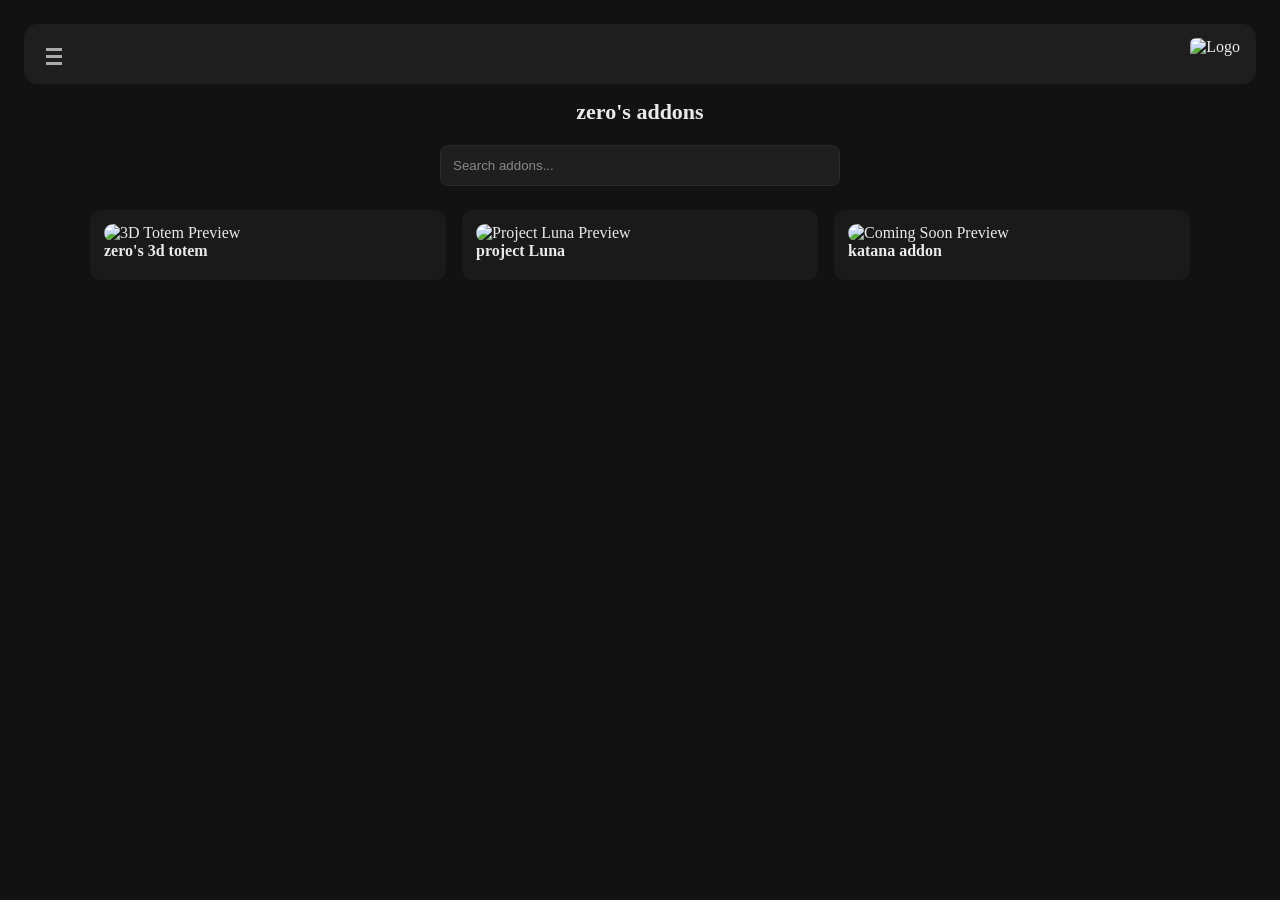
==== index.html @ 466f4f4b "Add files via upload" ====
<!DOCTYPE html><html lang="id">
<head>
  <meta charset="UTF-8">
  <meta name="viewport" content="width=device-width, initial-scale=1.0">
  <title>Addon Hub</title>
  <link rel="stylesheet" href="style.css">
</head>
<body><!-- ===== GLOBAL HEADER ===== --><header class="global-header">  <!-- LEFT : MENU BUTTON (toggle popup menu) -->  <button class="menu-btn" id="menuBtn">
    <span></span>
    <span></span>
    <span></span>
  </button>  <!-- RIGHT : LOGO WEBSITE -->  <img src="assets/logo.jpg" alt="Logo" class="logo"></header><!-- ===== POPUP MENU (SOCIAL LINKS) ===== --><div class="global-popup" id="popup">  <!-- Instagram -->  <a href="https://instagram.com/zeromaster_178" target="_blank">
    <img src="assets/ig.png" class="social-icon" alt="Instagram">
    @zeromaster_178
  </a>  <!-- TikTok -->  <a href="https://tiktok.com/@Zeromaster_178" target="_blank">
    <img src="assets/tiktok.png" class="social-icon" alt="TikTok">
    @zeromaster_178
  </a>  <!-- YouTube -->  <a href="https://youtube.com/@zeromaster178" target="_blank">
    <img src="assets/yt.png" class="social-icon" alt="YouTube">
    @zeromaster178
  </a>  <!-- MCPEDL (placeholder, ganti link asli nanti) -->  <a href="https://tiktok.com/@USERNAME" target="_blank">
    <img src="assets/mcpedl.png" class="social-icon" alt="MCPEDL">
    @zeromaster_178
  </a>  <!-- CurseForge (placeholder, ganti link asli nanti) -->  <a href="https://youtube.com/@USERNAME" target="_blank">
    <img src="assets/cf.png" class="social-icon" alt="CurseForge">
    @Zeromaster178
  </a></div><!-- ===== TITLE ===== --><h1>zero's addons</h1><!-- ===== SEARCH BAR ===== --><input type="text" id="searchInput" placeholder="Search addons..."><!-- ===== ADDON LIST ===== --><div id="addonList">  <!-- ADDON 1 -->  <article class="addon-card">
    <a href="3d totem.html" class="addon-link">
      <div class="addon-image">
        <img src="assets/1_1.jpg" alt="3D Totem Preview">
      </div>
      <h2 class="addon-title">zero's 3d totem</h2>
    </a>
  </article>  <!-- ADDON 2 -->  <article class="addon-card">
    <a href="luna.html" class="addon-link">
    <div class="addon-image">
      <img src="assets/Luna.jpg" alt="Project Luna Preview">
    </div>
    <h2 class="addon-title">project Luna</h2>
    </a>
  </article>  <!-- ADDON 3 -->  <article class="addon-card">
        <a href="katana addon.html" class="addon-link">
    <div class="addon-image">
      <img src="assets/katana addon.jpg" alt="Coming Soon Preview">
    </div>
    <h2 class="addon-title">katana addon</h2>
    </a>
  </article></div><!-- ===== SEARCH SCRIPT ===== --><script>
  const searchInput = document.getElementById('searchInput');
  const addonCards = document.querySelectorAll('.addon-card');

  // Filter addon berdasarkan nama
  searchInput.addEventListener('input', () => {
    const keyword = searchInput.value.toLowerCase();

    addonCards.forEach(card => {
      const title = card.querySelector('.addon-title')
                        .textContent
                        .toLowerCase();

      card.style.display = title.includes(keyword) ? '' : 'none';
    });
  });
</script><!-- ===== MENU SCRIPT ===== --><script>
  const menuBtn = document.getElementById("menuBtn");
  const popup = document.getElementById("popup");

  // Toggle menu
  menuBtn.addEventListener("click", () => {
    menuBtn.classList.toggle("active");
    popup.classList.toggle("show");
  });

  // Klik luar = nutup menu
  document.addEventListener("click", (e) => {
    if (!menuBtn.contains(e.target) && !popup.contains(e.target)) {
      menuBtn.classList.remove("active");
      popup.classList.remove("show");
    }
  });
</script></body>
</html>
---- style.css ----
* {
  box-sizing: border-box;
  font-family: Alkhemikal.ttf
}

body {
  margin: 0;
  padding: 24px;
  background: #121212;
  color: #eaeaea;
}

/* ===== JUDUL ===== */
h1 {
  text-align: center;
  font-size: 22px;
  margin-bottom: 20px;
}

/* ===== SEARCH ===== */
#searchInput {
  width: 100%;
  max-width: 400px;
  display: block;
  margin: 0 auto 24px;
  padding: 12px;
  background: #1f1f1f;
  border: 1px solid #2a2a2a;
  border-radius: 8px;
  color: #fff;
}

#searchInput::placeholder {
  color: #888;
}

/* ===== ADDON LIST (GRID) ===== */
#addonList {
  max-width: 1100px;
  margin: 0 auto;
  display: grid;
  grid-template-columns: repeat(auto-fit, minmax(180px, 1fr));
  gap: 16px;
}

/* ===== CARD ===== */
.addon-card {
  background: #1a1a1a;
  border-radius: 10px;
  padding: 14px;
  transition: transform 0.2s, box-shadow 0.2s;
}

.addon-card:hover {
  transform: translateY(-4px);
  box-shadow: 0 8px 20px rgba(0, 0, 0, 0.4);
}

/* ===== CARD TEXT ===== */
.addon-title {
  font-size: 16px;
  margin: 0 0 6px;
}

.addon-card span {
  font-size: 13px;
  color: #aaa;
}

.addon-link {
  text-decoration: none;
  color: inherit;
  display: block;
}

/* ===== GLOBAL HEADER ===== */ 


.global-header { 
  background: #1e1e1e;
  display: flex;
  justify-content: space-between;
  align-items: center;
  padding: 14px 16px;
  border-top: 1px solid #2a2a2a
  border: 1px solid #fff;
  border-radius: 14px;

}

/* LOGO */
.logo {
  height: 32px;
  border-radius: 6px;
}

/* ===== MENU BUTTON ===== */
.menu-btn {
  width: 28px;
  height: 22px;
  background: none;
  border: none;
  cursor: pointer;
}

.menu-btn span {
  display: block;
  height: 3px;
  width: 100%;
  background: #aaa;
  margin: 4px 0;
  transition: 0.3s;
}

/* ANIMATION TO X */
.menu-btn.active span:nth-child(1) {
  transform: rotate(45deg) translate(5px, 5px);
}

.menu-btn.active span:nth-child(2) {
  opacity: 0;
}

.menu-btn.active span:nth-child(3) {
  transform: rotate(-45deg) translate(6px, -6px);
}

/* ===== POPUP ===== */
.global-popup {
  position: absolute;
  top: 60px;
  left: 16px;
  background: #161616;
  border: 1px solid #2a2a2a;
  border-radius: 10px;
  padding: 12px;
  display: none;
  flex-direction: column;
  gap: 10px;
  z-index: 999;
}

.global-popup a {
  position: 12px;
  text-decoration: none;
  color: #eaeaea;
  font-size: 14px;
}

.global-popup a:hover {
  color: #fff;
}



/* SHOW */
.global-popup.show {
  display: flex;
}

.social-icon {
  width: 18px;
  height: 18px;
  object-fit: contain;
  display: block;
}

.social-icon {
  width: 18px;
  height: 18px;
  object-fit: contain;
  display: block;
}

}
.global-popup a {
  width: fit-content;
  max-width: 100%;
}


.addon-image {
  width: 100%;
  max-height: 220px; /* lu bisa atur */
  overflow: hidden;
  border-radius: 12px;
}

.addon-image img {
  width: 100%;
  height: 100%;
  object-fit: cover; /* PENTING */
  display: block;
}

.global-popup img {
  width: 32px;  /* ukuran logo */
  height: 32px;
  object-fit: contain; /* biar ga gepeng */
  border-radius: 6px; /* optional biar agak membulat */
}

/* Username / teks */
.global-popup span {
  color: #eaeaea;
  font-size: 14px;
}




.global-popup a {
  display: flex;
  align-items: center;
  gap: 8px;
  width: fit-content;
  max-width: 100%;
  text-decoration: none;
  color: #eaeaea;
  font-size: 14px;
}

@font-face {
    font-family: 'Minecraft';
    src: url('font/Alkhemikal.ttf') format('truetype');
}
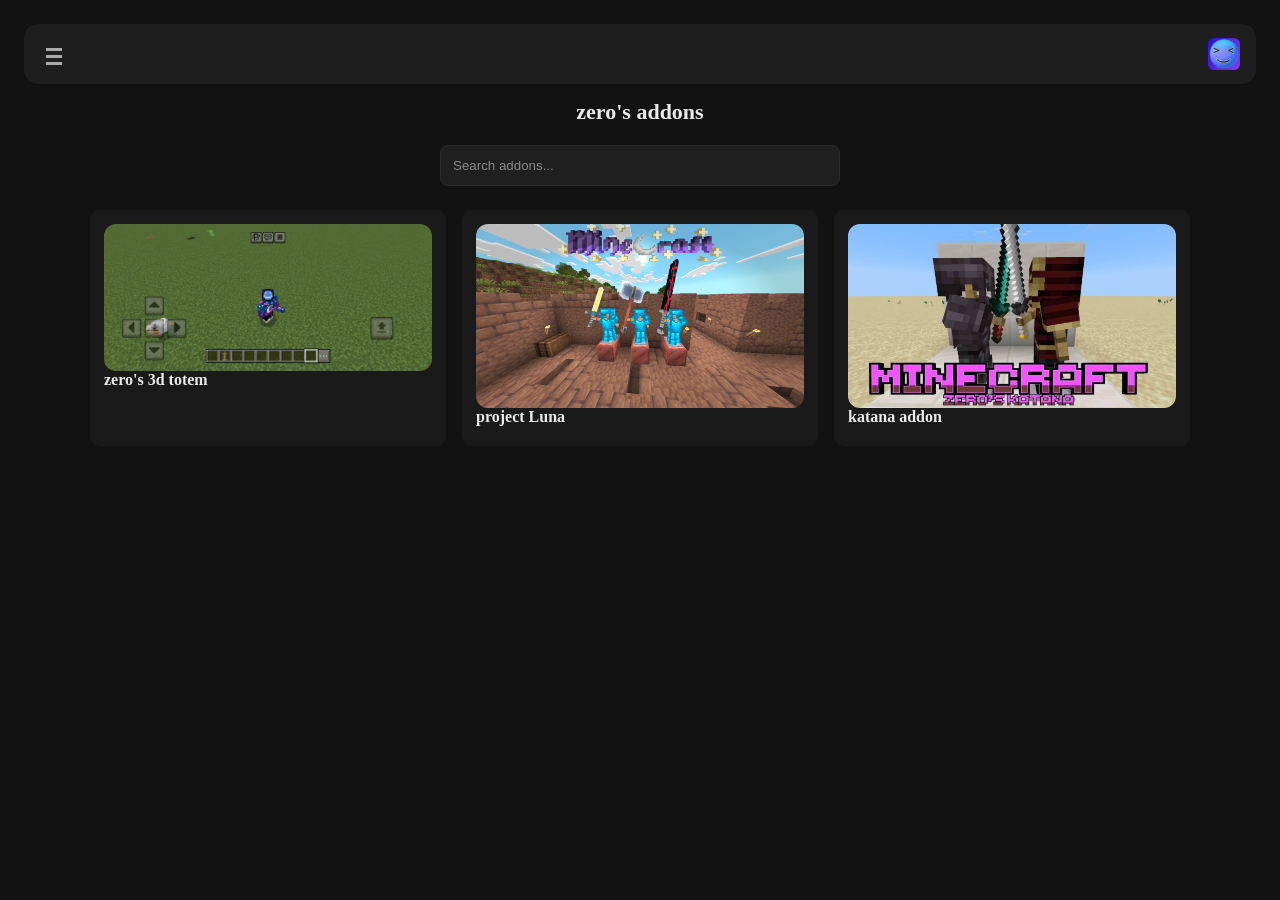
==== commit 3c970484: "Update index.html" ====
--- a/index.html
+++ b/index.html
@@ -32,7 +32,7 @@
       <h2 class="addon-title">zero's 3d totem</h2>
     </a>
   </article>  <!-- ADDON 2 -->  <article class="addon-card">
-    <a href="luna.html" class="addon-link">
+    <a href="Luna.html" class="addon-link">
     <div class="addon-image">
       <img src="assets/Luna.jpg" alt="Project Luna Preview">
     </div>
@@ -79,4 +79,4 @@
     }
   });
 </script></body>
-</html>+</html>
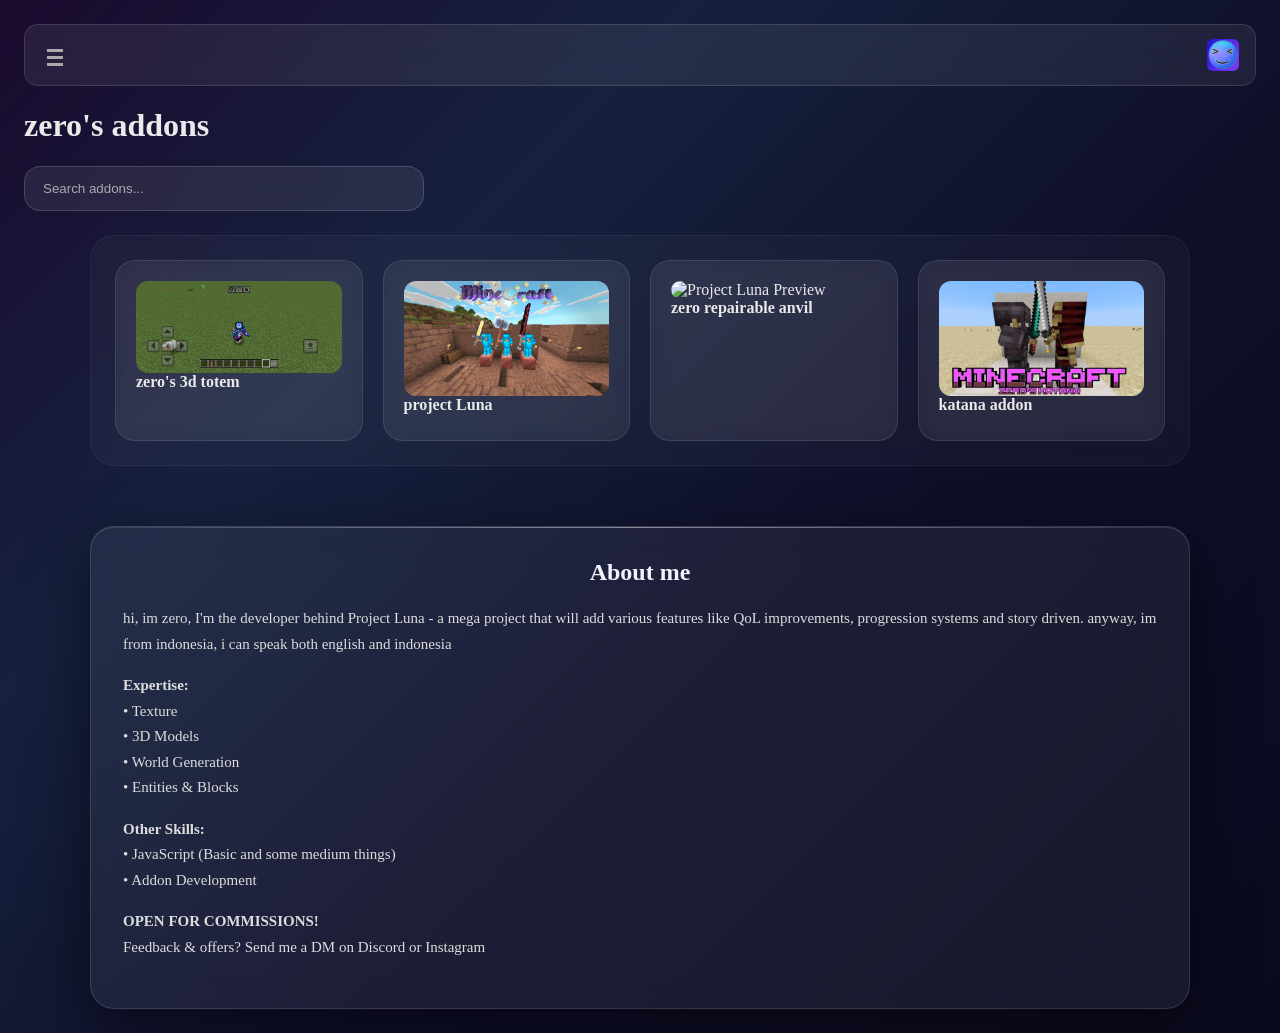
==== commit 5ed7d0f6: "Update index.html" ====
--- a/index.html
+++ b/index.html
@@ -18,10 +18,10 @@
   </a>  <!-- YouTube -->  <a href="https://youtube.com/@zeromaster178" target="_blank">
     <img src="assets/yt.png" class="social-icon" alt="YouTube">
     @zeromaster178
-  </a>  <!-- MCPEDL (placeholder, ganti link asli nanti) -->  <a href="https://tiktok.com/@USERNAME" target="_blank">
+  </a>  <!-- MCPEDL (placeholder, ganti link asli nanti) -->  <a href="https://mcpedl.com/user/zeromaster-178/" target="_blank">
     <img src="assets/mcpedl.png" class="social-icon" alt="MCPEDL">
     @zeromaster_178
-  </a>  <!-- CurseForge (placeholder, ganti link asli nanti) -->  <a href="https://youtube.com/@USERNAME" target="_blank">
+  </a>  <!-- CurseForge (placeholder, ganti link asli nanti) -->  <a href="https://www.curseforge.com/members/zeromaster178/projects" target="_blank">
     <img src="assets/cf.png" class="social-icon" alt="CurseForge">
     @Zeromaster178
   </a></div><!-- ===== TITLE ===== --><h1>zero's addons</h1><!-- ===== SEARCH BAR ===== --><input type="text" id="searchInput" placeholder="Search addons..."><!-- ===== ADDON LIST ===== --><div id="addonList">  <!-- ADDON 1 -->  <article class="addon-card">
@@ -32,20 +32,39 @@
       <h2 class="addon-title">zero's 3d totem</h2>
     </a>
   </article>  <!-- ADDON 2 -->  <article class="addon-card">
-    <a href="Luna.html" class="addon-link">
+    <a href="luna.html" class="addon-link">
     <div class="addon-image">
       <img src="assets/Luna.jpg" alt="Project Luna Preview">
     </div>
     <h2 class="addon-title">project Luna</h2>
     </a>
-  </article>  <!-- ADDON 3 -->  <article class="addon-card">
+      </article>  <!-- ADDON 3 -->  <article class="addon-card">
+    <a href="anvil.html" class="addon-link">
+    <div class="addon-image">
+      <img src="https://media.forgecdn.net/avatars/1324/243/638860918970981248.png" alt="Project Luna Preview">
+    </div>
+    <h2 class="addon-title">zero repairable anvil</h2>
+    </a>
+  </article>  <!-- ADDON 4 -->  <article class="addon-card">
         <a href="katana addon.html" class="addon-link">
     <div class="addon-image">
       <img src="assets/katana addon.jpg" alt="Coming Soon Preview">
     </div>
     <h2 class="addon-title">katana addon</h2>
     </a>
-  </article></div><!-- ===== SEARCH SCRIPT ===== --><script>
+  </article></div><!-- END ADDON LIST -->
+
+<!-- ===== ABOUT ME SECTION ===== -->
+<section class="about-section">
+  <h2>About me</h2>
+  <p>hi, im zero, I'm the developer behind Project Luna - a mega project that will add various features like QoL improvements, progression systems and story driven. anyway, im from indonesia, i can speak both english and indonesia</p>
+  <p><strong>Expertise:</strong><br>• Texture<br>• 3D Models<br>• World Generation<br>• Entities & Blocks</p>
+  <p><strong>Other Skills:</strong><br>• JavaScript (Basic and some medium things)<br>• Addon Development</p>
+  <p><strong>OPEN FOR COMMISSIONS!</strong><br>Feedback & offers? Send me a DM on Discord or Instagram</p>
+</section>
+  
+  
+  <!-- ===== SEARCH SCRIPT ===== --><script>
   const searchInput = document.getElementById('searchInput');
   const addonCards = document.querySelectorAll('.addon-card');
 
--- a/style.css
+++ b/style.css
@@ -6,8 +6,16 @@
 body {
   margin: 0;
   padding: 24px;
-  background: #121212;
   color: #eaeaea;
+  background: linear-gradient(135deg, 
+    #1a0a2e 0%,      /* Ungu tua */
+    #16213e 30%,     /* Biru kehitaman */
+    #0f0f2a 60%,     /* Biru tua */
+    #0a0a1e 100%     /* Hitam biru deep */
+  );
+  overflow-x: hidden;
+  position: relative;
+}
 }
 
 /* ===== JUDUL ===== */
@@ -23,15 +31,24 @@
   max-width: 400px;
   display: block;
   margin: 0 auto 24px;
-  padding: 12px;
-  background: #1f1f1f;
-  border: 1px solid #2a2a2a;
-  border-radius: 8px;
+  padding: 14px 18px;
+  background: rgba(255, 255, 255, 0.08);
+  border: 1px solid rgba(255, 255, 255, 0.15);
+  border-radius: 16px;
   color: #fff;
+  z-index: 100;
+  backdrop-filter: blur(15px);
+  transition: all 0.3s ease;
 }
 
 #searchInput::placeholder {
-  color: #888;
+  color: #aaa;
+}
+
+#searchInput:focus {
+  outline: none;
+  border-color: rgba(255, 255, 255, 0.3);
+  background: rgba(255, 255, 255, 0.12);
 }
 
 /* ===== ADDON LIST (GRID) ===== */
@@ -41,20 +58,35 @@
   display: grid;
   grid-template-columns: repeat(auto-fit, minmax(180px, 1fr));
   gap: 16px;
+  background: rgba(255, 255, 255, 0.03);
+  border: 1px solid rgba(255, 255, 255, 0.05);
+  border-radius: 24px;
+  padding: 24px;
+  backdrop-filter: blur(10px);
+  max-width: 1100px;
+  margin: 0 auto;
+  display: grid;
+  grid-template-columns: repeat(auto-fit, minmax(200px, 1fr));
+  gap: 20px;
 }
 
 /* ===== CARD ===== */
 .addon-card {
-  background: #1a1a1a;
-  border-radius: 10px;
-  padding: 14px;
-  transition: transform 0.2s, box-shadow 0.2s;
+  background: rgba(255, 255, 255, 0.06);
+  border: 1px solid rgba(255, 255, 255, 0.1);
+  border-radius: 20px;
+  padding: 20px;
+  backdrop-filter: blur(12px);
+  transition: all 0.3s ease;
 }
 
 .addon-card:hover {
-  transform: translateY(-4px);
-  box-shadow: 0 8px 20px rgba(0, 0, 0, 0.4);
-}
+  transform: translateY(-6px);
+  box-shadow: 0 20px 40px rgba(0, 0, 0, 0.5);
+  background: rgba(255, 255, 255, 0.12);
+  border-color: rgba(255, 255, 255, 0.25);
+}
+
 
 /* ===== CARD TEXT ===== */
 .addon-title {
@@ -75,9 +107,12 @@
 
 /* ===== GLOBAL HEADER ===== */ 
 
-
 .global-header { 
-  background: #1e1e1e;
+  background: rgba(255, 255, 255, 0.07);
+  border: 1px solid rgba(255, 255, 255, 0.12);
+  border-radius: 20px;
+  backdrop-filter: blur(15px);
+  padding: 16px 20px;
   display: flex;
   justify-content: space-between;
   align-items: center;
@@ -85,8 +120,8 @@
   border-top: 1px solid #2a2a2a
   border: 1px solid #fff;
   border-radius: 14px;
-
-}
+}
+
 
 /* LOGO */
 .logo {
@@ -130,15 +165,20 @@
   position: absolute;
   top: 60px;
   left: 16px;
-  background: #161616;
   border: 1px solid #2a2a2a;
   border-radius: 10px;
   padding: 12px;
   display: none;
   flex-direction: column;
-  gap: 10px;
-  z-index: 999;
-}
+  background: rgba(255, 255, 255, 0.08);
+  border: 1px solid rgba(255, 255, 255, 0.15);
+  border-radius: 16px;
+  padding: 16px;
+  z-index: 1000;
+  backdrop-filter: blur(20px);
+  box-shadow: 0 16px 40px rgba(0, 0, 0, 0.5);
+}
+
 
 .global-popup a {
   position: 12px;
@@ -223,4 +263,65 @@
 @font-face {
     font-family: 'Minecraft';
     src: url('font/Alkhemikal.ttf') format('truetype');
-}+}
+
+/* ===== ABOUT SECTION - GLASS BORDER ===== */
+.about-section {
+  max-width: 1100px;
+  margin: 60px auto 0;
+  padding: 32px;
+  background: rgba(255, 255, 255, 0.06);
+  border: 1px solid rgba(255, 255, 255, 0.12);
+  border-radius: 24px;
+  backdrop-filter: blur(15px);
+  box-shadow: 
+    0 20px 60px rgba(0, 0, 0, 0.5),
+    inset 0 1px 0 rgba(255, 255, 255, 0.1);
+  position: relative;
+  z-index: 15;
+}
+
+.about-section h2 {
+  font-size: 24px;
+  margin: 0 0 20px;
+  text-align: center;
+  background: linear-gradient(135deg, #fff, #e6e6ff);
+  -webkit-background-clip: text;
+  -webkit-text-fill-color: transparent;
+  background-clip: text;
+}
+
+.about-section p {
+  font-size: 15px;
+  line-height: 1.7;
+  color: #ddd;
+  margin-bottom: 16px;
+}
+
+.about-section::before {
+  content: '';
+  position: absolute;
+  top: 0;
+  left: 0;
+  right: 0;
+  height: 1px;
+  background: linear-gradient(90deg, 
+    transparent, 
+    rgba(255,255,255,0.4), 
+    transparent
+  );
+}
+
+/* RESPONSIVE */
+@media (max-width: 768px) {
+  .about-section {
+    margin: 40px 16px 0;
+    padding: 24px;
+  }
+}
+
+@media (min-width: 1200px) {
+  #searchInput {
+    margin: 0 0 24px 0;
+  }
+}
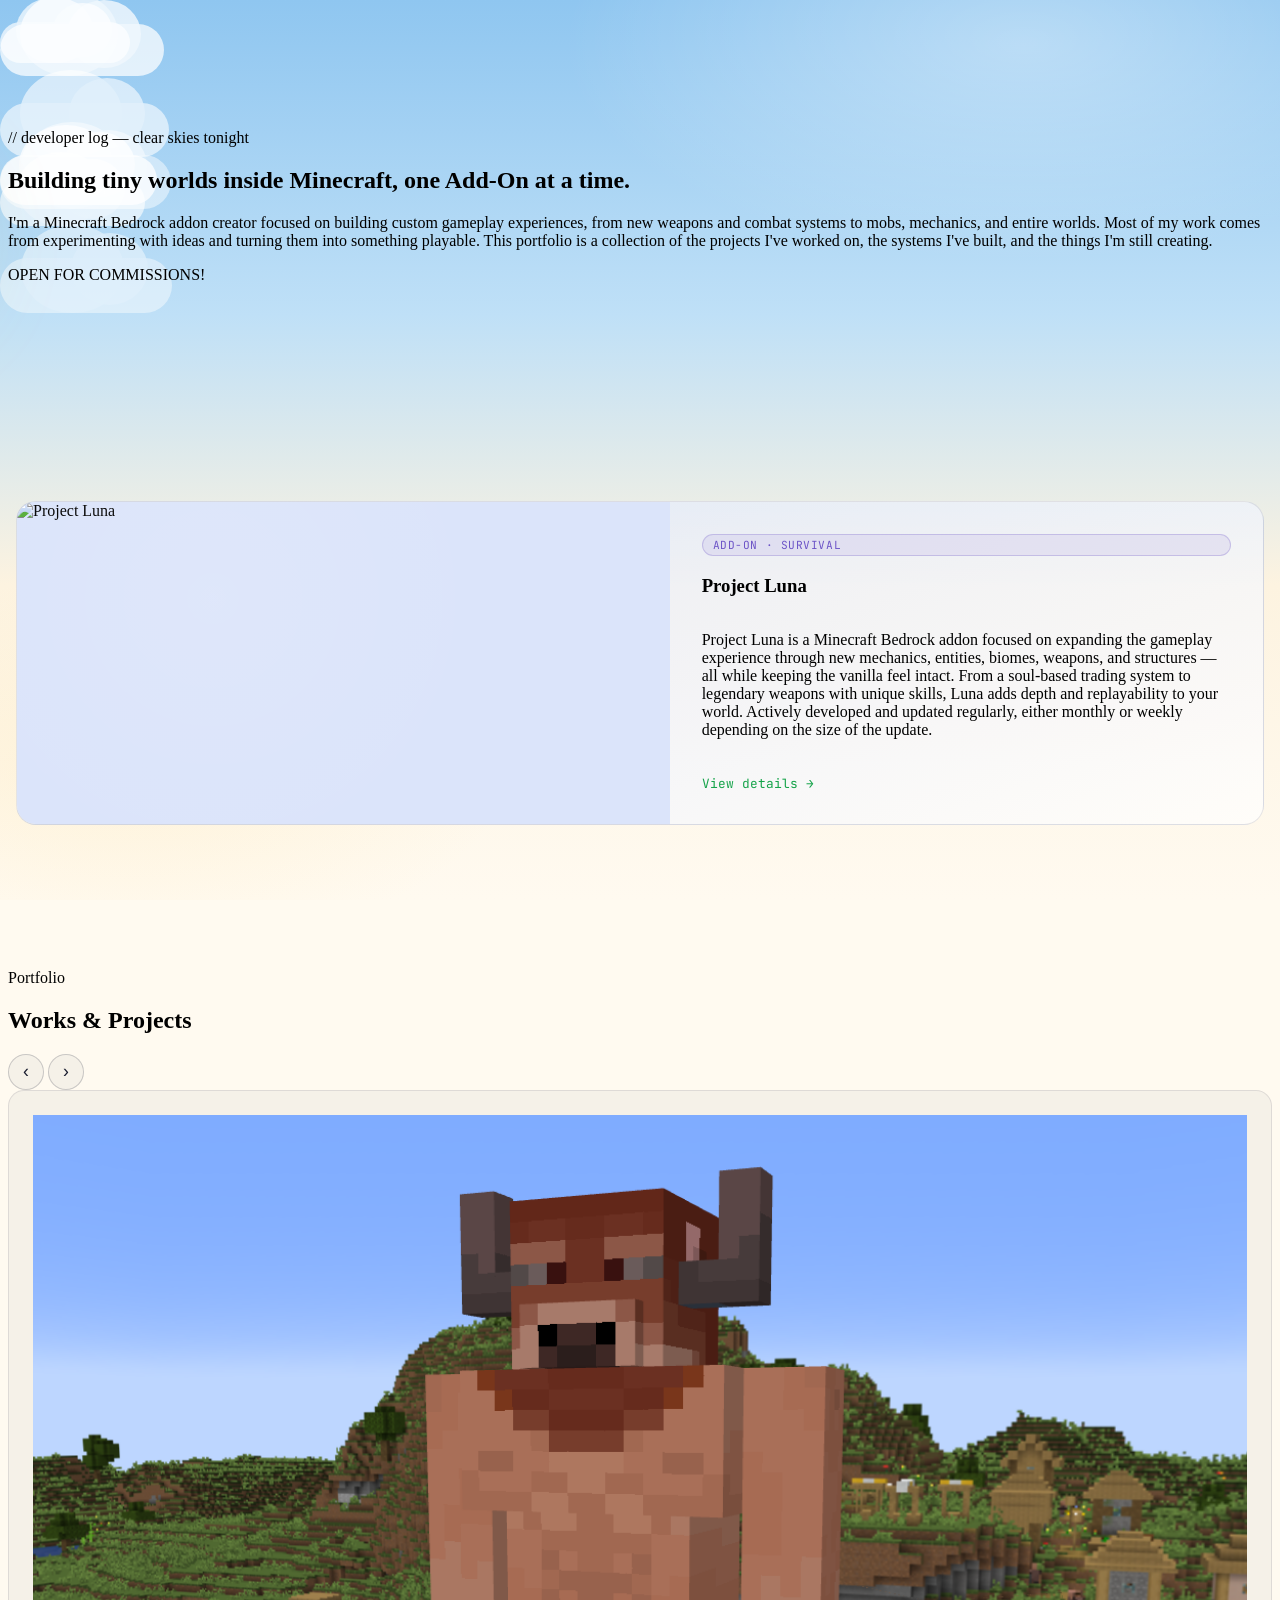
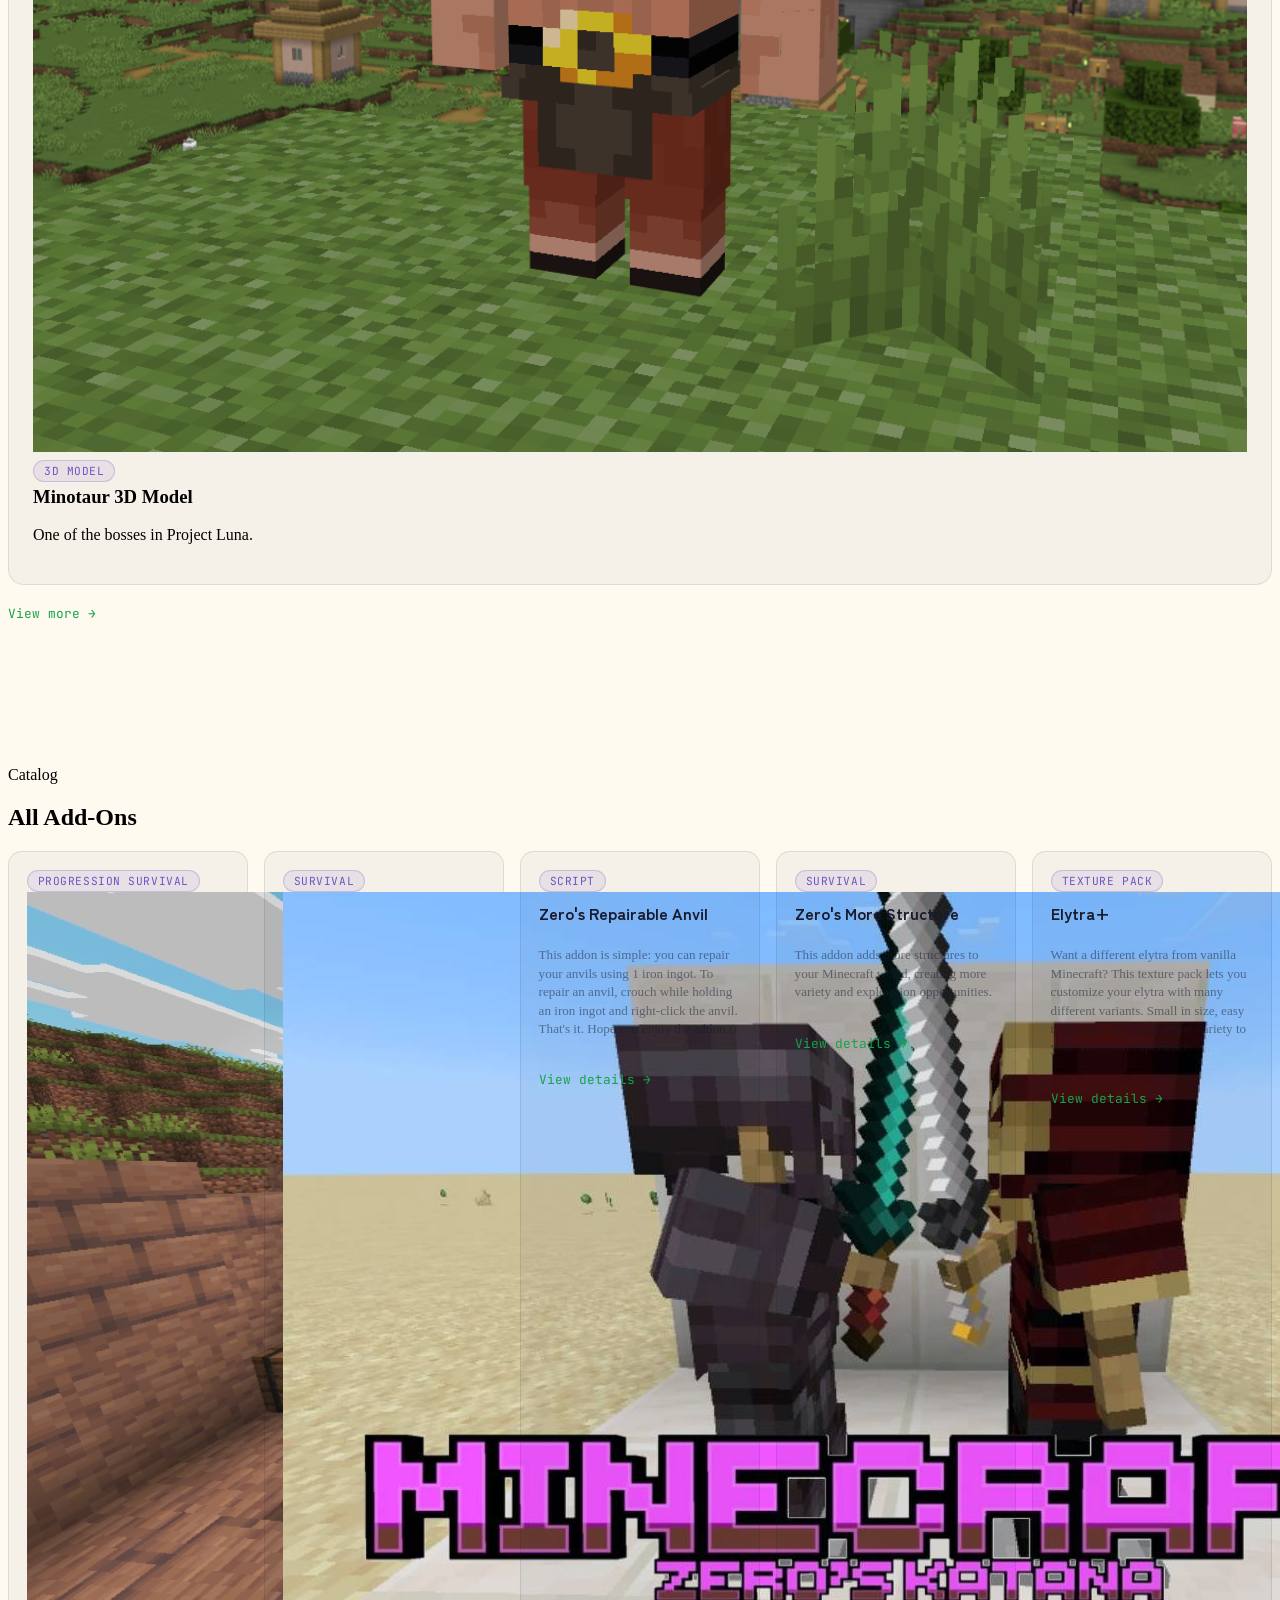
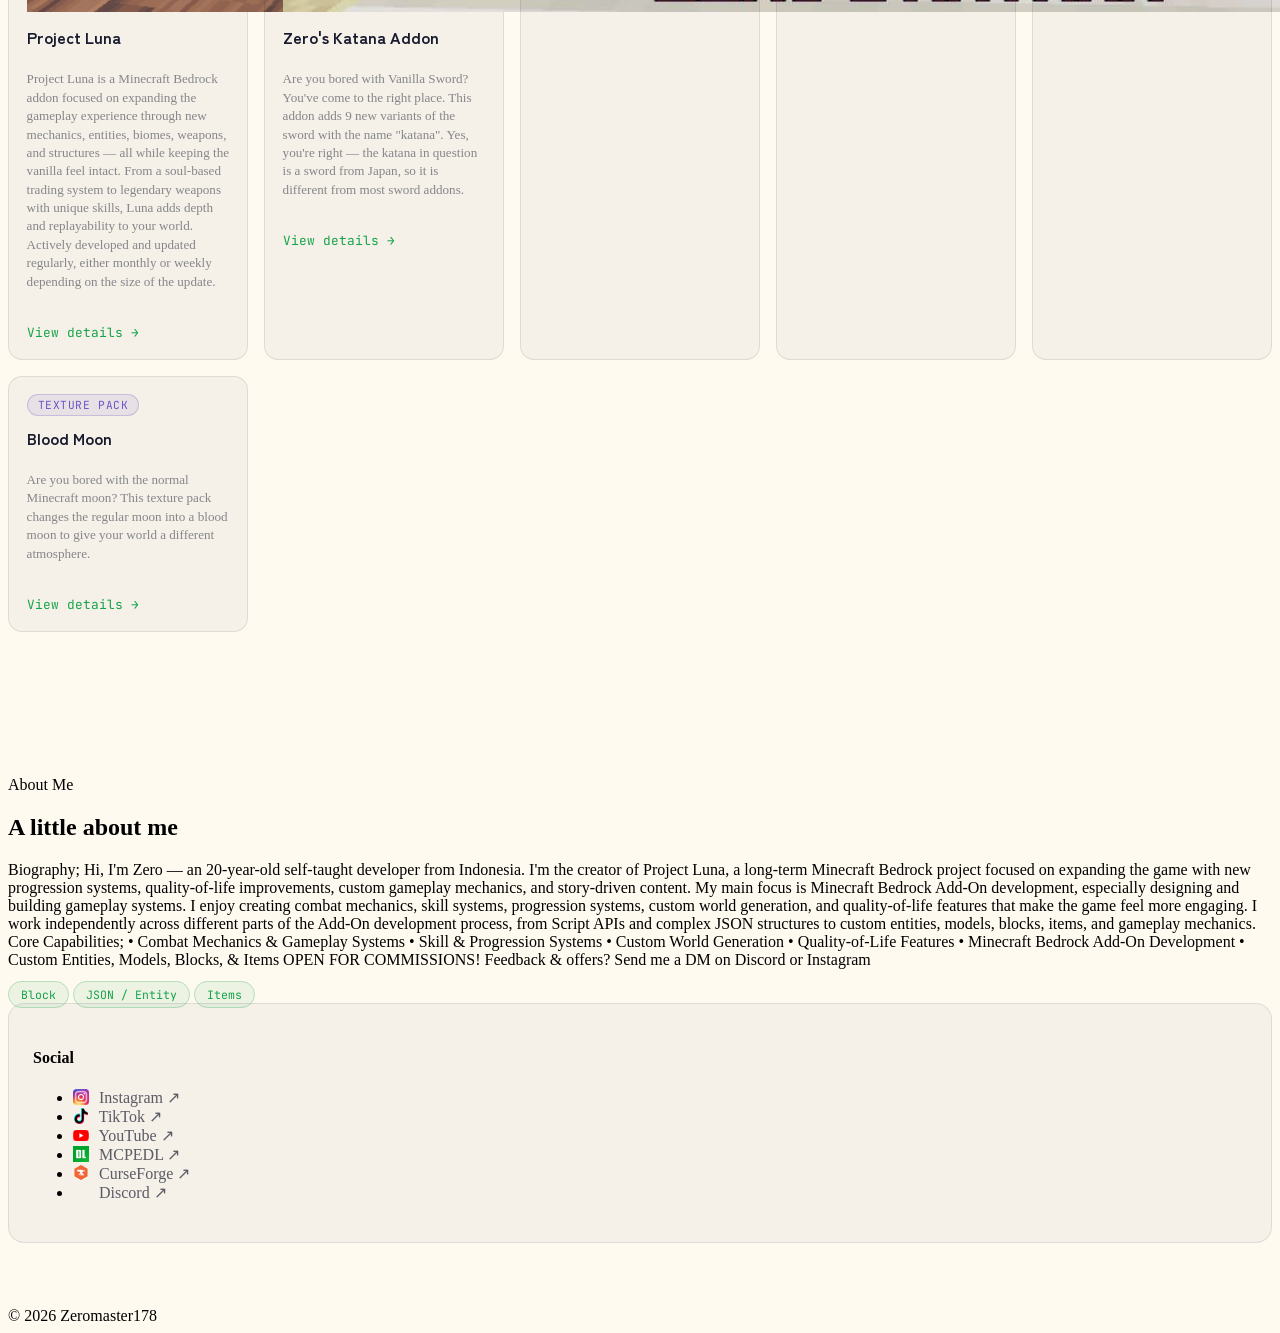
==== commit de20d1b2: "fresh portfolio site" ====
--- a/index.html
+++ b/index.html
@@ -1,101 +1,896 @@
-<!DOCTYPE html><html lang="id">
-<head>
-  <meta charset="UTF-8">
-  <meta name="viewport" content="width=device-width, initial-scale=1.0">
-  <title>Addon Hub</title>
-  <link rel="stylesheet" href="style.css">
-</head>
-<body><!-- ===== GLOBAL HEADER ===== --><header class="global-header">  <!-- LEFT : MENU BUTTON (toggle popup menu) -->  <button class="menu-btn" id="menuBtn">
-    <span></span>
-    <span></span>
-    <span></span>
-  </button>  <!-- RIGHT : LOGO WEBSITE -->  <img src="assets/logo.jpg" alt="Logo" class="logo"></header><!-- ===== POPUP MENU (SOCIAL LINKS) ===== --><div class="global-popup" id="popup">  <!-- Instagram -->  <a href="https://instagram.com/zeromaster_178" target="_blank">
-    <img src="assets/ig.png" class="social-icon" alt="Instagram">
-    @zeromaster_178
-  </a>  <!-- TikTok -->  <a href="https://tiktok.com/@Zeromaster_178" target="_blank">
-    <img src="assets/tiktok.png" class="social-icon" alt="TikTok">
-    @zeromaster_178
-  </a>  <!-- YouTube -->  <a href="https://youtube.com/@zeromaster178" target="_blank">
-    <img src="assets/yt.png" class="social-icon" alt="YouTube">
-    @zeromaster178
-  </a>  <!-- MCPEDL (placeholder, ganti link asli nanti) -->  <a href="https://mcpedl.com/user/zeromaster-178/" target="_blank">
-    <img src="assets/mcpedl.png" class="social-icon" alt="MCPEDL">
-    @zeromaster_178
-  </a>  <!-- CurseForge (placeholder, ganti link asli nanti) -->  <a href="https://www.curseforge.com/members/zeromaster178/projects" target="_blank">
-    <img src="assets/cf.png" class="social-icon" alt="CurseForge">
-    @Zeromaster178
-  </a></div><!-- ===== TITLE ===== --><h1>zero's addons</h1><!-- ===== SEARCH BAR ===== --><input type="text" id="searchInput" placeholder="Search addons..."><!-- ===== ADDON LIST ===== --><div id="addonList">  <!-- ADDON 1 -->  <article class="addon-card">
-    <a href="3d totem.html" class="addon-link">
-      <div class="addon-image">
-        <img src="assets/1_1.jpg" alt="3D Totem Preview">
-      </div>
-      <h2 class="addon-title">zero's 3d totem</h2>
-    </a>
-  </article>  <!-- ADDON 2 -->  <article class="addon-card">
-    <a href="luna.html" class="addon-link">
-    <div class="addon-image">
-      <img src="assets/Luna.jpg" alt="Project Luna Preview">
+<!doctype html>
+<html lang="en" class="dark">
+  <head>
+    <meta charset="UTF-8" />
+    <meta name="viewport" content="width=device-width, initial-scale=1.0" />
+    <title>Zeromaster178 — Add-On Developer Portfolio</title>
+
+    <!-- Tailwind CDN -->
+    <script src="https://cdn.tailwindcss.com"></script>
+    <script>
+      tailwind.config = {
+        theme: {
+          extend: {
+            colors: {
+              void: "rgb(var(--c-void) / <alpha-value>)",
+              navy: "rgb(var(--c-navy) / <alpha-value>)",
+              indigo: "rgb(var(--c-indigo) / <alpha-value>)",
+              moonc: "rgb(var(--c-moonc) / <alpha-value>)",
+              violet: "rgb(var(--c-violet) / <alpha-value>)",
+              emerald: "rgb(var(--c-emerald) / <alpha-value>)",
+            },
+            fontFamily: {
+              display: ['"Zen-Kaku-Gothic-New"', "sans-serif"],
+              body: ['"Inter"', "sans-serif"],
+              mono: ['"JetBrains-Mono"', "monospace"],
+            },
+          },
+        },
+      };
+    </script>
+
+    <link rel="preconnect" href="https://fonts.googleapis.com" />
+    <link
+      href="https://fonts.googleapis.com/css2?family=Zen+Kaku+Gothic+New:wght@500;700;900&family=Inter:wght@400;500;600&family=JetBrains+Mono:wght@400;500&display=swap"
+      rel="stylesheet"
+    />
+
+    <link rel="stylesheet" href="style.css" />
+  </head>
+
+  <body class="font-body text-moonc/90 antialiased">
+    <!-- BACKGROUND LAYERS -->
+    <div class="sky-bg" aria-hidden="true"></div>
+    <div id="stars-layer" class="stars-layer" aria-hidden="true"></div>
+    <div id="clouds-layer" class="clouds-layer" aria-hidden="true"></div>
+
+    <div class="moon" aria-hidden="true">
+      <span class="crater crater-1"></span>
+      <span class="crater crater-2"></span>
+      <span class="crater crater-3"></span>
     </div>
-    <h2 class="addon-title">project Luna</h2>
-    </a>
-      </article>  <!-- ADDON 3 -->  <article class="addon-card">
-    <a href="anvil.html" class="addon-link">
-    <div class="addon-image">
-      <img src="https://media.forgecdn.net/avatars/1324/243/638860918970981248.png" alt="Project Luna Preview">
-    </div>
-    <h2 class="addon-title">zero repairable anvil</h2>
-    </a>
-  </article>  <!-- ADDON 4 -->  <article class="addon-card">
-        <a href="katana addon.html" class="addon-link">
-    <div class="addon-image">
-      <img src="assets/katana addon.jpg" alt="Coming Soon Preview">
-    </div>
-    <h2 class="addon-title">katana addon</h2>
-    </a>
-  </article></div><!-- END ADDON LIST -->
-
-<!-- ===== ABOUT ME SECTION ===== -->
-<section class="about-section">
-  <h2>About me</h2>
-  <p>hi, im zero, I'm the developer behind Project Luna - a mega project that will add various features like QoL improvements, progression systems and story driven. anyway, im from indonesia, i can speak both english and indonesia</p>
-  <p><strong>Expertise:</strong><br>• Texture<br>• 3D Models<br>• World Generation<br>• Entities & Blocks</p>
-  <p><strong>Other Skills:</strong><br>• JavaScript (Basic and some medium things)<br>• Addon Development</p>
-  <p><strong>OPEN FOR COMMISSIONS!</strong><br>Feedback & offers? Send me a DM on Discord or Instagram</p>
-</section>
-  
-  
-  <!-- ===== SEARCH SCRIPT ===== --><script>
-  const searchInput = document.getElementById('searchInput');
-  const addonCards = document.querySelectorAll('.addon-card');
-
-  // Filter addon berdasarkan nama
-  searchInput.addEventListener('input', () => {
-    const keyword = searchInput.value.toLowerCase();
-
-    addonCards.forEach(card => {
-      const title = card.querySelector('.addon-title')
-                        .textContent
-                        .toLowerCase();
-
-      card.style.display = title.includes(keyword) ? '' : 'none';
-    });
-  });
-</script><!-- ===== MENU SCRIPT ===== --><script>
-  const menuBtn = document.getElementById("menuBtn");
-  const popup = document.getElementById("popup");
-
-  // Toggle menu
-  menuBtn.addEventListener("click", () => {
-    menuBtn.classList.toggle("active");
-    popup.classList.toggle("show");
-  });
-
-  // Klik luar = nutup menu
-  document.addEventListener("click", (e) => {
-    if (!menuBtn.contains(e.target) && !popup.contains(e.target)) {
-      menuBtn.classList.remove("active");
-      popup.classList.remove("show");
-    }
-  });
-</script></body>
-</html>
+
+    <!-- NAVBAR -->
+    <header
+      class="fixed top-0 inset-x-0 z-40 backdrop-blur-md bg-void/40 border-b border-white/5"
+    >
+      <nav
+        class="max-w-6xl mx-auto flex items-center justify-between px-6 py-4"
+      >
+        <!-- LOGO -->
+        <a
+          href="#top"
+          class="flex items-center gap-2 font-display text-lg tracking-wide text-moonc"
+        >
+          <img
+            src="assets/logo.jpg"
+            alt="Logo"
+            class="nav-logo-img"
+            draggable="false"
+          />
+
+          Zeromaster178
+        </a>
+
+        <!-- RIGHT SIDE -->
+        <div class="flex items-center gap-6">
+          <!-- NAV LINKS -->
+          <div
+            class="hidden sm:flex items-center gap-8 font-mono text-xs uppercase tracking-widest text-moonc/60"
+          >
+            <a href="#featured" class="hover:text-emerald transition-colors">
+              Featured
+            </a>
+
+            <a href="#portfolio" class="hover:text-emerald transition-colors">
+              Portfolio
+            </a>
+
+            <a href="#all-addon" class="hover:text-emerald transition-colors">
+              All Add-On
+            </a>
+
+            <a href="#about" class="hover:text-emerald transition-colors">
+              About
+            </a>
+          </div>
+
+          <!-- THEME TOGGLE -->
+          <button
+            id="themeToggle"
+            type="button"
+            aria-label="Toggle light/dark theme"
+            class="theme-toggle-btn"
+          >
+            <span id="themeIcon">🌙</span>
+          </button>
+
+          <!-- MOBILE MENU -->
+          <div id="mobileMenuWrapper" class="relative sm:hidden">
+            <button
+              id="mobileMenuBtn"
+              type="button"
+              class="font-mono text-xs uppercase tracking-widest text-emerald"
+              aria-expanded="false"
+            >
+              Menu <span id="mobileMenuArrow">⌄</span>
+            </button>
+
+            <div id="mobileMenu" class="mobile-menu">
+              <a href="#featured">Featured</a>
+              <a href="#portfolio">Portfolio</a>
+              <a href="#all-addon">All Add-On</a>
+              <a href="#about">About</a>
+            </div>
+          </div>
+        </div>
+      </nav>
+    </header>
+
+    <main id="top" class="relative z-10 pt-28">
+      <!-- INTRO STRIP -->
+      <section class="hero-section max-w-6xl mx-auto px-6 mb-16">
+        <p
+          class="font-mono text-xs uppercase tracking-[0.3em] text-violet mb-3"
+        >
+          // developer log — clear skies tonight
+        </p>
+
+        <h1
+          class="font-display text-3xl sm:text-5xl font-semibold text-moonc leading-tight max-w-2xl"
+        >
+          Building tiny worlds inside Minecraft, one Add-On at a time.
+        </h1>
+
+        <p class="text-moonc/60 mt-5 max-w-xl leading-relaxed">
+          I'm a Minecraft Bedrock addon creator focused on building custom
+          gameplay experiences, from new weapons and combat systems to mobs,
+          mechanics, and entire worlds. Most of my work comes from experimenting
+          with ideas and turning them into something playable. This portfolio is
+          a collection of the projects I've worked on, the systems I've built,
+          and the things I'm still creating.
+        </p>
+
+        <p class="text-moonc/70 mt-5 max-w-xl leading-relaxed">
+          OPEN FOR COMMISSIONS!
+        </p>
+      </section>
+
+      <!-- ================= FEATURED ADDON ================= -->
+      <section id="featured" class="section-block">
+        <div class="max-w-6xl mx-auto px-6">
+          <div class="flex items-end justify-between mb-8 flex-wrap gap-4">
+            <div>
+              <p
+                class="font-mono text-xs uppercase tracking-[0.3em] text-emerald mb-2"
+              >
+                Featured
+              </p>
+
+              <h2
+                class="font-display text-2xl sm:text-3xl font-semibold text-moonc"
+              >
+                Top Picks
+              </h2>
+            </div>
+
+            <div class="flex gap-2">
+              <button data-prev class="carousel-nav-btn" aria-label="Previous">
+                ‹
+              </button>
+
+              <button data-next class="carousel-nav-btn" aria-label="Next">
+                ›
+              </button>
+            </div>
+          </div>
+        </div>
+
+        <div
+          id="featured-carousel"
+          class="carousel-root max-w-6xl mx-auto px-6"
+        >
+          <div data-viewport class="carousel-viewport">
+            <div data-track class="carousel-track">
+              <!-- PROJECT LUNA -->
+              <article class="feature-card">
+                <div class="feature-card-inner">
+                  <div class="feature-visual">
+                    <img
+                      src="assets/luna.jpg"
+                      alt="Project Luna"
+                      loading="lazy"
+                      draggable="false"
+                    />
+                  </div>
+
+                  <div class="feature-copy">
+                    <span class="tag">Add-On · Survival</span>
+
+                    <h3
+                      class="font-display text-2xl font-semibold text-moonc mt-3"
+                    >
+                      Project Luna
+                    </h3>
+
+                    <p class="text-moonc/60 mt-3 leading-relaxed">
+                      Project Luna is a Minecraft Bedrock addon focused on
+                      expanding the gameplay experience through new mechanics,
+                      entities, biomes, weapons, and structures — all while
+                      keeping the vanilla feel intact. From a soul-based trading
+                      system to legendary weapons with unique skills, Luna adds
+                      depth and replayability to your world. Actively developed
+                      and updated regularly, either monthly or weekly depending
+                      on the size of the update.
+                    </p>
+
+                    <a
+                      href="https://www.curseforge.com/minecraft-bedrock/addons/project-luna"
+                      target="_blank"
+                      rel="noopener noreferrer"
+                      class="cta-link"
+                    >
+                      View details →
+                    </a>
+                  </div>
+                </div>
+              </article>
+
+              <!-- KATANA ADDON -->
+              <article class="feature-card">
+                <div class="feature-card-inner">
+                  <div class="feature-visual">
+                    <img
+                      src="assets/katana addon.jpg"
+                      alt="Katana Addon"
+                      loading="lazy"
+                      draggable="false"
+                    />
+                  </div>
+
+                  <div class="feature-copy">
+                    <span class="tag">Add-On · Weapon System</span>
+
+                    <h3
+                      class="font-display text-2xl font-semibold text-moonc mt-3"
+                    >
+                      Katana Addon
+                    </h3>
+
+                    <p class="text-moonc/60 mt-3 leading-relaxed">
+                      Zero's Katana Addon is a Minecraft Bedrock addon focused
+                      on katana weaponry — starting from a standard katana all
+                      the way up to katanas with extra combat skills.
+                    </p>
+
+                    <a
+                      href="https://www.curseforge.com/minecraft-bedrock/addons/zeros-katana-addon"
+                      target="_blank"
+                      rel="noopener noreferrer"
+                      class="cta-link"
+                    >
+                      View details →
+                    </a>
+                  </div>
+                </div>
+              </article>
+
+              <!-- REPAIRABLE ANVILS -->
+              <article class="feature-card">
+                <div class="feature-card-inner">
+                  <div class="feature-visual">
+                    <img
+                      src="https://media.forgecdn.net/attachments/1226/663/20250621_152301-png.png"
+                      alt="Repairable Anvils"
+                      loading="lazy"
+                      draggable="false"
+                    />
+                  </div>
+
+                  <div class="feature-copy">
+                    <span class="tag">Script</span>
+
+                    <h3
+                      class="font-display text-2xl font-semibold text-moonc mt-3"
+                    >
+                      Repairable Anvil
+                    </h3>
+
+                    <p class="text-moonc/60 mt-3 leading-relaxed">
+                      This script allows players to repair damaged anvils using
+                      iron ingots.
+                    </p>
+
+                    <a
+                      href="https://www.curseforge.com/minecraft-bedrock/scripts/zeros-repairable-anvils"
+                      target="_blank"
+                      rel="noopener noreferrer"
+                      class="cta-link"
+                    >
+                      View details →
+                    </a>
+                  </div>
+                </div>
+              </article>
+            </div>
+          </div>
+        </div>
+      </section>
+
+      <!-- ================= PORTFOLIO ================= -->
+      <section id="portfolio" class="section-block">
+        <div class="max-w-6xl mx-auto px-6">
+          <div class="flex items-end justify-between mb-8 flex-wrap gap-4">
+            <div>
+              <p
+                class="font-mono text-xs uppercase tracking-[0.3em] text-violet mb-2"
+              >
+                Portfolio
+              </p>
+
+              <h2
+                class="font-display text-2xl sm:text-3xl font-semibold text-moonc"
+              >
+                Works & Projects
+              </h2>
+            </div>
+
+            <div class="flex gap-2">
+              <button data-prev class="carousel-nav-btn" aria-label="Previous">
+                ‹
+              </button>
+
+              <button data-next class="carousel-nav-btn" aria-label="Next">
+                ›
+              </button>
+            </div>
+          </div>
+        </div>
+
+        <div
+          id="portfolio-carousel"
+          class="carousel-root max-w-6xl mx-auto px-6"
+        >
+          <div data-viewport class="carousel-viewport">
+            <div data-track class="carousel-track">
+              <!-- MINOTAUR -->
+              <article class="porto-card">
+                <div class="porto-thumb">
+                  <img
+                    src="porto/minotaur.png"
+                    alt="Minotaur 3D model"
+                    loading="lazy"
+                    draggable="false"
+                  />
+                </div>
+
+                <span class="tag">3D Model</span>
+
+                <h3 class="font-display text-lg font-semibold text-moonc mt-3">
+                  Minotaur 3D Model
+                </h3>
+
+                <p class="text-moonc/55 text-sm mt-2 leading-relaxed">
+                  One of the bosses in Project Luna.
+                </p>
+              </article>
+
+              <!-- AXE -->
+              <article class="porto-card">
+                <div class="porto-thumb">
+                  <img
+                    src="porto/axe.png"
+                    alt="Axe 3D model"
+                    loading="lazy"
+                    draggable="false"
+                  />
+                </div>
+
+                <span class="tag">3D Model</span>
+
+                <h3 class="font-display text-lg font-semibold text-moonc mt-3">
+                  Axe
+                </h3>
+
+                <p class="text-moonc/55 text-sm mt-2 leading-relaxed">
+                  Custom weapon model.
+                </p>
+              </article>
+
+              <!-- PHOENIX ARMOR -->
+              <article class="porto-card">
+                <div class="porto-thumb">
+                  <img
+                    src="porto/phoenix armor.png"
+                    alt="Phoenix Armor 3D model"
+                    loading="lazy"
+                    draggable="false"
+                  />
+                </div>
+
+                <span class="tag">3D Model</span>
+
+                <h3 class="font-display text-lg font-semibold text-moonc mt-3">
+                  Phoenix Armor
+                </h3>
+
+                <p class="text-moonc/55 text-sm mt-2 leading-relaxed">
+                  Custom armor model.
+                </p>
+              </article>
+
+              <!-- SWORD -->
+              <article class="porto-card">
+                <div class="porto-thumb">
+                  <img
+                    src="porto/sword.png"
+                    alt="Sword 3D model"
+                    loading="lazy"
+                    draggable="false"
+                  />
+                </div>
+
+                <span class="tag">3D Model</span>
+
+                <h3 class="font-display text-lg font-semibold text-moonc mt-3">
+                  Sword
+                </h3>
+
+                <p class="text-moonc/55 text-sm mt-2 leading-relaxed">
+                  Custom weapon model.
+                </p>
+              </article>
+
+              <!-- TRIDENT -->
+              <article class="porto-card">
+                <div class="porto-thumb">
+                  <img
+                    src="porto/trident.png"
+                    alt="Trident 3D model"
+                    loading="lazy"
+                    draggable="false"
+                  />
+                </div>
+
+                <span class="tag">3D Model</span>
+
+                <h3 class="font-display text-lg font-semibold text-moonc mt-3">
+                  Trident
+                </h3>
+
+                <p class="text-moonc/55 text-sm mt-2 leading-relaxed">
+                  Custom weapon model.
+                </p>
+              </article>
+
+              <!-- SCYTHE -->
+              <article class="porto-card">
+                <div class="porto-thumb">
+                  <img
+                    src="porto/schyte.png"
+                    alt="Scythe 3D model"
+                    loading="lazy"
+                    draggable="false"
+                  />
+                </div>
+
+                <span class="tag">3D Model</span>
+
+                <h3 class="font-display text-lg font-semibold text-moonc mt-3">
+                  Scythe
+                </h3>
+
+                <p class="text-moonc/55 text-sm mt-2 leading-relaxed">
+                  Custom weapon model.
+                </p>
+              </article>
+
+              <!-- SPEAR -->
+              <article class="porto-card">
+                <div class="porto-thumb">
+                  <img
+                    src="porto/spear.png"
+                    alt="Spear 3D model"
+                    loading="lazy"
+                    draggable="false"
+                  />
+                </div>
+
+                <span class="tag">3D Model</span>
+
+                <h3 class="font-display text-lg font-semibold text-moonc mt-3">
+                  Spear
+                </h3>
+
+                <p class="text-moonc/55 text-sm mt-2 leading-relaxed">
+                  Custom weapon model.
+                </p>
+              </article>
+
+              <!-- WATCHER -->
+              <article class="porto-card">
+                <div class="porto-thumb">
+                  <img
+                    src="porto/watcher.png"
+                    alt="Watcher 3D model"
+                    loading="lazy"
+                    draggable="false"
+                  />
+                </div>
+
+                <span class="tag">3D Model</span>
+
+                <h3 class="font-display text-lg font-semibold text-moonc mt-3">
+                  Watcher
+                </h3>
+
+                <p class="text-moonc/55 text-sm mt-2 leading-relaxed">
+                  Custom entity model.
+                </p>
+              </article>
+            </div>
+          </div>
+         <div class="flex justify-start -mt-1">
+  <a href="porto.html" target="_blank" rel="noopener noreferrer" class="cta-link">
+    View more →
+  </a>
+</div>
+        </div>
+      </section>
+
+      <!-- ================= ALL ADDON ================= -->
+      <section id="all-addon" class="section-block">
+        <div class="max-w-6xl mx-auto px-6">
+          <p
+            class="font-mono text-xs uppercase tracking-[0.3em] text-emerald mb-2"
+          >
+            Catalog
+          </p>
+
+          <h2
+            class="font-display text-2xl sm:text-3xl font-semibold text-moonc mb-8"
+          >
+            All Add-Ons
+          </h2>
+
+          <div class="grid-all">
+            <!-- PROJECT LUNA -->
+            <div class="grid-card">
+              <span class="tag">Progression Survival</span>
+
+              <img src="assets/Luna.jpg" alt="" />
+
+              <h4>Project Luna</h4>
+
+              <p>
+                Project Luna is a Minecraft Bedrock addon focused on expanding
+                the gameplay experience through new mechanics, entities, biomes,
+                weapons, and structures — all while keeping the vanilla feel
+                intact. From a soul-based trading system to legendary weapons
+                with unique skills, Luna adds depth and replayability to your
+                world. Actively developed and updated regularly, either monthly
+                or weekly depending on the size of the update.
+              </p>
+
+              <a
+                href="https://www.curseforge.com/minecraft-bedrock/addons/project-luna"
+                target="_blank"
+                rel="noopener noreferrer"
+                class="cta-link"
+              >
+                View details →
+              </a>
+            </div>
+
+            <!-- KATANA ADDON -->
+            <div class="grid-card">
+              <span class="tag">Survival</span>
+
+              <img src="assets/katana addon.jpg" alt="" />
+
+              <h4>Zero's Katana Addon</h4>
+
+              <p>
+                Are you bored with Vanilla Sword? You've come to the right
+                place. This addon adds 9 new variants of the sword with the name
+                "katana". Yes, you're right — the katana in question is a sword
+                from Japan, so it is different from most sword addons.
+              </p>
+
+              <a
+                href="https://www.curseforge.com/minecraft-bedrock/addons/zeros-katana-addon"
+                target="_blank"
+                rel="noopener noreferrer"
+                class="cta-link"
+              >
+                View details →
+              </a>
+            </div>
+
+            <!-- REPAIRABLE ANVILS -->
+            <div class="grid-card">
+              <span class="tag">Script</span>
+
+              <img
+                src="https://media.forgecdn.net/attachments/1226/663/20250621_152301-png.png"
+                alt=""
+              />
+
+              <h4>Zero's Repairable Anvil</h4>
+
+              <p>
+                This addon is simple: you can repair your anvils using 1 iron
+                ingot. To repair an anvil, crouch while holding an iron ingot and
+                right-click the anvil. That's it. Hope you enjoy the addon :)
+              </p>
+
+              <a
+                href="https://www.curseforge.com/minecraft-bedrock/scripts/zeros-repairable-anvils"
+                target="_blank"
+                rel="noopener noreferrer"
+                class="cta-link"
+              >
+                View details →
+              </a>
+            </div>
+
+            <!-- MORE STRUCTURE -->
+            <div class="grid-card">
+              <span class="tag">Survival</span>
+
+              <img
+                src="https://st2.mcpedl.com/submissions/91515/100/20220822105432_1-520x245.png"
+                alt=""
+              />
+
+              <h4>Zero's More Structure</h4>
+
+              <p>
+                This addon adds more structures to your Minecraft world,
+                creating more variety and exploration opportunities.
+              </p>
+
+              <a
+                href="https://mcpedl.com/zeros-more-structure/"
+                target="_blank"
+                rel="noopener noreferrer"
+                class="cta-link"
+              >
+                View details →
+              </a>
+            </div>
+
+            <!-- ELYTRA+ -->
+            <div class="grid-card">
+              <span class="tag">Texture Pack</span>
+
+              <img
+                src="https://st2.mcpedl.com/submissions/54806/102/elytra_1-520x245.png"
+                alt=""
+              />
+
+              <h4>Elytra+</h4>
+
+              <p>
+                Want a different elytra from vanilla Minecraft? This texture
+                pack lets you customize your elytra with many different variants.
+                Small in size, easy to change, and brings more variety to your
+                Minecraft experience.
+              </p>
+
+              <a
+                href="https://mcpedl.com/elytra-plus-pack/"
+                target="_blank"
+                rel="noopener noreferrer"
+                class="cta-link"
+              >
+                View details →
+              </a>
+            </div>
+
+            <!-- BLOOD MOON -->
+            <div class="grid-card">
+              <span class="tag">Texture Pack</span>
+
+              <img
+                src="https://st2.mcpedl.com/submissions/61537/100/20210607085307_1-520x245.png"
+                alt=""
+              />
+
+              <h4>Blood Moon</h4>
+
+              <p>
+                Are you bored with the normal Minecraft moon? This texture pack
+                changes the regular moon into a blood moon to give your world a
+                different atmosphere.
+              </p>
+
+              <a
+                href="https://mcpedl.com/blood-moon-resource-pack/"
+                target="_blank"
+                rel="noopener noreferrer"
+                class="cta-link"
+              >
+                View details →
+              </a>
+            </div>
+          </div>
+        </div>
+      </section>
+
+      <!-- ================= ABOUT ME ================= -->
+      <section id="about" class="section-block pb-32">
+        <div
+          class="max-w-6xl mx-auto px-6 grid sm:grid-cols-5 gap-10 items-start"
+        >
+          <div class="sm:col-span-3">
+            <p
+              class="font-mono text-xs uppercase tracking-[0.3em] text-violet mb-2"
+            >
+              About Me
+            </p>
+
+            <h2
+              class="font-display text-2xl sm:text-3xl font-semibold text-moonc mb-5"
+            >
+              A little about me
+            </h2>
+
+            <p class="text-moonc/65 leading-relaxed mb-4 whitespace-pre-line">
+Biography;
+
+Hi, I'm Zero — an 20-year-old self-taught developer from Indonesia.
+
+I'm the creator of Project Luna, a long-term Minecraft Bedrock project focused on expanding the game with new progression systems, quality-of-life improvements, custom gameplay mechanics, and story-driven content.
+
+My main focus is Minecraft Bedrock Add-On development, especially designing and building gameplay systems. I enjoy creating combat mechanics, skill systems, progression systems, custom world generation, and quality-of-life features that make the game feel more engaging.
+
+I work independently across different parts of the Add-On development process, from Script APIs and complex JSON structures to custom entities, models, blocks, items, and gameplay mechanics.
+
+Core Capabilities;
+
+• Combat Mechanics & Gameplay Systems
+• Skill & Progression Systems
+• Custom World Generation
+• Quality-of-Life Features
+• Minecraft Bedrock Add-On Development
+• Custom Entities, Models, Blocks, & Items
+
+OPEN FOR COMMISSIONS!
+
+Feedback & offers? Send me a DM on Discord or Instagram
+            </p>
+
+            <div class="flex flex-wrap gap-2">
+              <span class="skill-chip">Block</span>
+              <span class="skill-chip">JSON / Entity</span>
+              <span class="skill-chip">Items</span>
+            </div>
+          </div>
+
+          <div class="sm:col-span-2">
+            <div class="about-card">
+              <h4
+                class="font-display text-sm uppercase tracking-widest text-emerald mb-4"
+              >
+                Social
+              </h4>
+
+              <ul class="space-y-3 font-mono text-sm">
+                <li>
+                  <a
+                    href="https://instagram.com/zeromaster_178"
+                    target="_blank"
+                    rel="noopener"
+                    class="social-link"
+                  >
+                    <img
+                      src="assets/ig.png"
+                      class="social-icon"
+                      alt=""
+                      draggable="false"
+                    />
+                    Instagram ↗
+                  </a>
+                </li>
+
+                <li>
+                  <a
+                    href="https://tiktok.com/@Zeromaster_178"
+                    target="_blank"
+                    rel="noopener"
+                    class="social-link"
+                  >
+                    <img
+                      src="assets/tiktok.png"
+                      class="social-icon"
+                      alt=""
+                      draggable="false"
+                    />
+                    TikTok ↗
+                  </a>
+                </li>
+
+                <li>
+                  <a
+                    href="https://youtube.com/@zeromaster178"
+                    target="_blank"
+                    rel="noopener"
+                    class="social-link"
+                  >
+                    <img
+                      src="assets/yt.png"
+                      class="social-icon"
+                      alt=""
+                      draggable="false"
+                    />
+                    YouTube ↗
+                  </a>
+                </li>
+
+                <li>
+                  <a
+                    href="https://mcpedl.com/user/zeromaster-178/"
+                    target="_blank"
+                    rel="noopener"
+                    class="social-link"
+                  >
+                    <img
+                      src="assets/mcpedl.png"
+                      class="social-icon"
+                      alt=""
+                      draggable="false"
+                    />
+                    MCPEDL ↗
+                  </a>
+                </li>
+
+                <li>
+                  <a
+                    href="https://www.curseforge.com/members/zeromaster178/projects"
+                    target="_blank"
+                    rel="noopener"
+                    class="social-link"
+                  >
+                    <img
+                      src="assets/cf.png"
+                      class="social-icon"
+                      alt=""
+                      draggable="false"
+                    />
+                    CurseForge ↗
+                  </a>
+                </li>
+
+                <li>
+                  <a
+                    href="https://discord.com/users/841991999732973599"
+                    target="_blank"
+                    rel="noopener"
+                    class="social-link"
+                  >
+                    <img
+                       src="https://imgs.search.brave.com/HQCsYcy5L6k_GP942_IrEubjgeLTOveTqoeXM2JzcW8/rs:fit:500:0:1:0/g:ce/aHR0cHM6Ly9jZG4u/bG9nb2pveS5jb20v/d3AtY29udGVudC91/cGxvYWRzLzIwMjEw/NDIyMDk1MDM3L2Rp/c2NvcmQtbWFzY290/LnBuZw"
+                      class="social-icon"
+                      alt=""
+                      draggable="false"
+                    />
+                    Discord ↗
+                  </a>
+                </li>
+              </ul>
+            </div>
+          </div>
+        </div>
+      </section>
+    </main>
+
+    <footer
+      class="relative z-10 text-center py-8 font-mono text-xs text-moonc/30 border-t border-white/5"
+    >
+      © 2026 Zeromaster178
+    </footer>
+
+    <script src="script.js"></script>
+  </body>
+</html>
--- a/style.css
+++ b/style.css
@@ -1,327 +1,719 @@
-* {
+/* ============ THEME TOKENS ============ */
+:root,
+html.dark {
+  --c-void: 5 6 15;
+  --c-navy: 10 14 39;
+  --c-indigo: 19 26 61;
+  --c-moonc: 245 240 225;
+  --c-violet: 139 127 214;
+  --c-emerald: 74 222 128;
+
+  --sky-1: #0a0e27;
+  --sky-2: #0d1230;
+  --sky-3: #0a0e22;
+  --sky-4: #05060f;
+  --nebula-1: rgba(139, 127, 214, 0.16);
+  --nebula-2: rgba(74, 222, 128, 0.06);
+
+  --star-color: rgb(var(--c-moonc));
+  --stars-opacity: 1;
+  --clouds-opacity: 0;
+
+  --celestial-grad: radial-gradient(circle at 35% 30%, #fffbe8 0%, #f5f0e1 35%, #d8d0b0 65%, #b8ae8a 100%);
+  --celestial-glow: 0 0 40px 8px rgba(245, 240, 225, 0.35), 0 0 100px 36px rgba(139, 127, 214, 0.12);
+  --celestial-glow-strong: 0 0 46px 12px rgba(245, 240, 225, 0.45), 0 0 110px 40px rgba(139, 127, 214, 0.18);
+  --crater-opacity: 1;
+
+  --surface: rgba(255, 255, 255, 0.03);
+  --surface-border: rgba(245, 240, 225, 0.08);
+}
+
+html.light {
+  --c-void: 255 255 255;
+  --c-navy: 234 240 255;
+  --c-indigo: 219 228 250;
+  --c-moonc: 24 27 46;
+  --c-violet: 108 84 199;
+  --c-emerald: 22 163 74;
+
+  --sky-1: #8fc6f0;
+  --sky-2: #bfe0f7;
+  --sky-3: #fdf3e0;
+  --sky-4: #fffaf0;
+  --nebula-1: rgba(255, 255, 255, 0.35);
+  --nebula-2: rgba(255, 223, 150, 0.20);
+
+  --star-color: rgb(var(--c-moonc));
+  --stars-opacity: 0;
+  --clouds-opacity: 1;
+
+  --celestial-grad: radial-gradient(circle at 35% 30%, #fff9e0 0%, #ffe9a8 40%, #ffcf5c 70%, #f5b93d 100%);
+  --celestial-glow: 0 0 40px 10px rgba(255, 210, 90, 0.45), 0 0 100px 40px rgba(255, 210, 90, 0.18);
+  --celestial-glow-strong: 0 0 46px 14px rgba(255, 210, 90, 0.55), 0 0 110px 46px rgba(255, 210, 90, 0.25);
+  --crater-opacity: 0;
+
+  --surface: rgba(20, 25, 50, 0.04);
+  --surface-border: rgba(20, 25, 50, 0.10);
+}
+
+/* ============ RESET / BASE ============ */
+html {
+  scroll-behavior: smooth;
+}
+
+body {
+  background: var(--sky-4);
+  min-height: 100vh;
+  z-index: 10;
+  overflow-x: hidden;
+  transition: background 0.4s ease;
+}
+
+/* ============ NIGHT / DAY SKY BACKGROUND ============ */
+.clouds-layer {
+  position: fixed;
+  inset: 0;
+  z-index: 1;
+  pointer-events: none;
+  overflow: hidden;
+  opacity: var(--clouds-opacity);
+  transition: opacity 0.6s ease;
+}
+
+.cloud {
+  position: absolute;
+  background: rgba(255, 255, 255, 0.85);
+  border-radius: 100px;
+  filter: blur(0.3px);
+  animation: cloud-drift linear infinite;
+}
+
+.cloud::before,
+.cloud::after {
+  content: '';
+  position: absolute;
+  background: rgba(255, 255, 255, 0.85);
+  border-radius: 50%;
+}
+
+.cloud::before {
+  width: 60%;
+  height: 160%;
+  top: -60%;
+  left: 12%;
+}
+
+.cloud::after {
+  width: 45%;
+  height: 130%;
+  top: -45%;
+  right: 14%;
+}
+
+@keyframes cloud-drift {
+  0% {
+    transform: translateX(120%);
+  }
+  100% {
+    transform: translateX(220vw);
+  }
+}
+
+.sky-bg {
+  position: fixed;
+  inset: 0;
+  z-index: 0;
+  transition: background 0.5s ease;
+  background:
+    radial-gradient(ellipse 60% 40% at 80% 5%, var(--nebula-1), transparent 60%),
+    radial-gradient(ellipse 50% 35% at 10% 85%, var(--nebula-2), transparent 60%),
+    linear-gradient(180deg, var(--sky-1) 0%, var(--sky-2) 35%, var(--sky-3) 65%, var(--sky-4) 100%);
+}
+
+.stars-layer {
+  position: fixed;
+  inset: 0;
+  z-index: 1;
+  pointer-events: none;
+  overflow: hidden;
+}
+
+.star {
+  position: absolute;
+  background: var(--star-color);
+  border-radius: 50%;
+  opacity: 0.2;
+  animation: twinkle var(--dur, 3s) ease-in-out var(--delay, 0s) infinite;
+  transition: background 0.4s ease;
+}
+
+.stars-layer {
+  opacity: var(--stars-opacity);
+  transition: opacity 0.5s ease;
+}
+
+@keyframes twinkle {
+  0%, 100% { opacity: 0.15; transform: scale(1); }
+  50% { opacity: 1; transform: scale(1.3); }
+}
+
+.shooting-star {
+  position: absolute;
+  width: 2px;
+  height: 2px;
+  background: var(--star-color);
+  border-radius: 50%;
+  box-shadow: 0 0 6px 1px rgb(var(--c-moonc) / 0.9);
+  animation: shoot 1.4s linear forwards;
+}
+
+.shooting-star::before {
+  content: '';
+  position: absolute;
+  top: 1px;
+  right: 0;
+  width: 130px;
+  height: 1px;
+  background: linear-gradient(90deg, rgb(var(--c-moonc) / 0.9), transparent);
+  transform: rotate(148deg);
+  transform-origin: right center;
+}
+
+@keyframes shoot {
+  0% { transform: translate(0, 0); opacity: 1; }
+  85% { opacity: 1; }
+  100% { transform: translate(-420px, 260px); opacity: 0; }
+}
+
+/* ============ MOON ============ */
+.moon {
+  position: fixed;
+  top: 200px;
+  right: 1350px;
+  width: 85px;
+  height: 85px;
+  border-radius: 50%;
+  background: var(--celestial-grad);
+  box-shadow: var(--celestial-glow);
+  z-index: 1000;
+  animation: moon-glow 6s ease-in-out infinite;
+  transition: background 0.5s ease;
+}
+
+@keyframes moon-glow {
+  0%, 100% { box-shadow: var(--celestial-glow); }
+  50% { box-shadow: var(--celestial-glow-strong); }
+}
+
+.moon .crater {
+  position: absolute;
+  border-radius: 50%;
+  background: rgba(180, 170, 135, 0.55);
+  opacity: var(--crater-opacity);
+  transition: opacity 0.4s ease;
+}
+
+.crater-1 { width: 16px; height: 16px; top: 18px; left: 20px; }
+.crater-2 { width: 10px; height: 10px; top: 44px; left: 46px; opacity: 0.8; }
+.crater-3 { width: 7px; height: 7px; top: 24px; left: 52px; opacity: 0.6; }
+
+@media (max-width: 640px) {
+  .moon {
+  position:fixed ;
+  top: 100px;
+  right: 0px;
+  width: 40px;
+  height: 40px;
+  border-radius: 50%;
+  background: var(--celestial-grad);
+  box-shadow: var(--celestial-glow);
+  z-index: 1000;
+  animation: moon-glow 6s ease-in-out infinite;
+  transition: background 0.5s ease;
+}
+  body > *:not(.sky-bg):not(.stars-layer):not(.moon) {
+    position: relative;
+    z-index: 1000;
+  }
+  .crater-1 { width: 10px; height: 10px; top: 12px; left: 14px; }
+  .crater-2 { width: 7px; height: 7px; top: 28px; left: 30px; }
+  .crater-3 { width: 5px; height: 5px; top: 16px; left: 34px; }
+}
+
+/* ============ SECTION SPACING ============ */
+.section-block {
+  padding-top: 4rem;
+  padding-bottom: 4rem;
+}
+
+/* ============ CAROUSEL CORE ============ */
+.carousel-root {
+  position: relative;
+}
+
+.carousel-viewport {
+  overflow: hidden;
+  cursor: grab;
+  touch-action: pan-y;
+  user-select: none;
+}
+
+.carousel-viewport.is-dragging {
+  cursor: grabbing;
+}
+
+.carousel-track {
+  display: flex;
+  will-change: transform;
+}
+
+.carousel-nav-btn {
+  width: 36px;
+  height: 36px;
+  border-radius: 9999px;
+  border: 1px solid rgb(var(--c-moonc) / 0.2);
+  background: var(--surface);
+  color: rgb(var(--c-moonc));
+  font-size: 1.1rem;
+  line-height: 1;
+  display: inline-flex;
+  align-items:center;
+  justify-content: center;
+  cursor: pointer;
+  transition: border-color 0.2s ease, background 0.2s ease, transform 0.2s ease;
+}
+
+.carousel-nav-btn:hover {
+  border-color: rgb(var(--c-emerald));
+  background: rgb(var(--c-emerald) / 0.08);
+  transform: translateY(-1px);
+}
+
+/* ============ FEATURED CARDS ============ */
+.feature-card {
+  flex-shrink: 0;
+  padding: 0 8px;
   box-sizing: border-box;
-  font-family: Alkhemikal.ttf
-}
-
-body {
-  margin: 0;
-  padding: 24px;
-  color: #eaeaea;
-  background: linear-gradient(135deg, 
-    #1a0a2e 0%,      /* Ungu tua */
-    #16213e 30%,     /* Biru kehitaman */
-    #0f0f2a 60%,     /* Biru tua */
-    #0a0a1e 100%     /* Hitam biru deep */
-  );
-  overflow-x: hidden;
+}
+
+.feature-card-inner {
+  display: grid;
+  grid-template-columns: 1fr;
+  gap: 0;
+  border-radius: 20px;
+  overflow: hidden;
+  background: linear-gradient(160deg, rgb(var(--c-indigo) / 0.7), rgb(var(--c-void) / 0.7));
+  border: 1px solid var(--surface-border);
+  min-height: 320px;
+  transition: background 0.4s ease, border-color 0.4s ease;
+}
+
+@media (min-width: 768px) {
+  .feature-card-inner {
+    grid-template-columns: 1.1fr 1fr;
+    min-height: 280px;
+  }
+}
+
+.feature-visual {
+  min-height: 200px;
   position: relative;
-}
-}
-
-/* ===== JUDUL ===== */
-h1 {
-  text-align: center;
-  font-size: 22px;
-  margin-bottom: 20px;
-}
-
-/* ===== SEARCH ===== */
-#searchInput {
-  width: 100%;
-  max-width: 400px;
-  display: block;
-  margin: 0 auto 24px;
-  padding: 14px 18px;
-  background: rgba(255, 255, 255, 0.08);
-  border: 1px solid rgba(255, 255, 255, 0.15);
-  border-radius: 16px;
-  color: #fff;
-  z-index: 100;
-  backdrop-filter: blur(15px);
-  transition: all 0.3s ease;
-}
-
-#searchInput::placeholder {
-  color: #aaa;
-}
-
-#searchInput:focus {
-  outline: none;
-  border-color: rgba(255, 255, 255, 0.3);
-  background: rgba(255, 255, 255, 0.12);
-}
-
-/* ===== ADDON LIST (GRID) ===== */
-#addonList {
-  max-width: 1100px;
-  margin: 0 auto;
-  display: grid;
-  grid-template-columns: repeat(auto-fit, minmax(180px, 1fr));
-  gap: 16px;
-  background: rgba(255, 255, 255, 0.03);
-  border: 1px solid rgba(255, 255, 255, 0.05);
-  border-radius: 24px;
-  padding: 24px;
-  backdrop-filter: blur(10px);
-  max-width: 1100px;
-  margin: 0 auto;
-  display: grid;
-  grid-template-columns: repeat(auto-fit, minmax(200px, 1fr));
-  gap: 20px;
-}
-
-/* ===== CARD ===== */
-.addon-card {
-  background: rgba(255, 255, 255, 0.06);
-  border: 1px solid rgba(255, 255, 255, 0.1);
-  border-radius: 20px;
-  padding: 20px;
-  backdrop-filter: blur(12px);
-  transition: all 0.3s ease;
-}
-
-.addon-card:hover {
-  transform: translateY(-6px);
-  box-shadow: 0 20px 40px rgba(0, 0, 0, 0.5);
-  background: rgba(255, 255, 255, 0.12);
-  border-color: rgba(255, 255, 255, 0.25);
-}
-
-
-/* ===== CARD TEXT ===== */
-.addon-title {
-  font-size: 16px;
-  margin: 0 0 6px;
-}
-
-.addon-card span {
-  font-size: 13px;
-  color: #aaa;
-}
-
-.addon-link {
-  text-decoration: none;
-  color: inherit;
-  display: block;
-}
-
-/* ===== GLOBAL HEADER ===== */ 
-
-.global-header { 
-  background: rgba(255, 255, 255, 0.07);
-  border: 1px solid rgba(255, 255, 255, 0.12);
-  border-radius: 20px;
-  backdrop-filter: blur(15px);
-  padding: 16px 20px;
-  display: flex;
-  justify-content: space-between;
-  align-items: center;
-  padding: 14px 16px;
-  border-top: 1px solid #2a2a2a
-  border: 1px solid #fff;
-  border-radius: 14px;
-}
-
-
-/* LOGO */
-.logo {
-  height: 32px;
-  border-radius: 6px;
-}
-
-/* ===== MENU BUTTON ===== */
-.menu-btn {
-  width: 28px;
-  height: 22px;
-  background: none;
-  border: none;
-  cursor: pointer;
-}
-
-.menu-btn span {
-  display: block;
-  height: 3px;
-  width: 100%;
-  background: #aaa;
-  margin: 4px 0;
-  transition: 0.3s;
-}
-
-/* ANIMATION TO X */
-.menu-btn.active span:nth-child(1) {
-  transform: rotate(45deg) translate(5px, 5px);
-}
-
-.menu-btn.active span:nth-child(2) {
-  opacity: 0;
-}
-
-.menu-btn.active span:nth-child(3) {
-  transform: rotate(-45deg) translate(6px, -6px);
-}
-
-/* ===== POPUP ===== */
-.global-popup {
-  position: absolute;
-  top: 60px;
-  left: 16px;
-  border: 1px solid #2a2a2a;
-  border-radius: 10px;
-  padding: 12px;
-  display: none;
-  flex-direction: column;
-  background: rgba(255, 255, 255, 0.08);
-  border: 1px solid rgba(255, 255, 255, 0.15);
-  border-radius: 16px;
-  padding: 16px;
-  z-index: 1000;
-  backdrop-filter: blur(20px);
-  box-shadow: 0 16px 40px rgba(0, 0, 0, 0.5);
-}
-
-
-.global-popup a {
-  position: 12px;
-  text-decoration: none;
-  color: #eaeaea;
-  font-size: 14px;
-}
-
-.global-popup a:hover {
-  color: #fff;
-}
-
-
-
-/* SHOW */
-.global-popup.show {
-  display: flex;
-}
-
-.social-icon {
-  width: 18px;
-  height: 18px;
-  object-fit: contain;
-  display: block;
-}
-
-.social-icon {
-  width: 18px;
-  height: 18px;
-  object-fit: contain;
-  display: block;
-}
-
-}
-.global-popup a {
-  width: fit-content;
-  max-width: 100%;
-}
-
-
-.addon-image {
-  width: 100%;
-  max-height: 220px; /* lu bisa atur */
   overflow: hidden;
-  border-radius: 12px;
-}
-
-.addon-image img {
+  background: rgb(var(--c-indigo));
+}
+
+.feature-visual img {
+  position: absolute;
+  inset: 0;
   width: 100%;
   height: 100%;
-  object-fit: cover; /* PENTING */
+  object-fit: contain;
+  pointer-events: none;
+}
+
+.feature-visual::after {
+  content: '';
+  position: absolute;
+  inset: 0;
+  background-image: radial-gradient(circle at 30% 30%, rgba(255,255,255,0.10), transparent 55%);
+}
+
+.feature-copy {
+  padding: 2rem;
+  display: flex;
+  flex-direction: column;
+  justify-content: center;
+}
+
+.cta-link {
+  display: inline-block;
+  margin-top: 1.25rem;
+  font-family: 'JetBrains Mono', monospace;
+  font-size: 0.8rem;
+  color: rgb(var(--c-emerald));
+  text-decoration: none;
+  width: fit-content;
+}
+
+.cta-link:hover { text-decoration: underline; }
+
+/* ============ TAG ============ */
+.tag {
+  display: inline-block;
+  font-family: 'JetBrains Mono', monospace;
+  font-size: 0.7rem;
+  letter-spacing: 0.05em;
+  text-transform: uppercase;
+  color: rgb(var(--c-violet));
+  background: rgb(var(--c-violet) / 0.1);
+  border: 1px solid rgb(var(--c-violet) / 0.25);
+  padding: 3px 10px;
+  border-radius: 9999px;
+  transition: color 0.4s ease, background 0.4s ease, border-color 0.4s ease;
+}
+
+/* ============ PORTFOLIO CARDS ============ */
+/* ============ PORTFOLIO CARDS ============ */
+
+.porto-card {
+  flex: 0 0 calc(100% - 16px);
+  width: calc(100% - 16px);
+
+  box-sizing: border-box;
+
+  background: var(--surface);
+  border: 1px solid var(--surface-border);
+  border-radius: 16px;
+
+  padding: 1.5rem;
+
+  min-height: 420px;
+
+  transition:
+    background 0.4s ease,
+    border-color 0.4s ease;
+}
+
+/* ============ PORTFOLIO CARDS ============ */
+
+.porto-card {
+  flex: 0 0 100%;
+  width: 100%;
+
+  box-sizing: border-box;
+
+  background: var(--surface);
+  border: 1px solid var(--surface-border);
+  border-radius: 16px;
+
+  padding: 1.5rem;
+
+  min-height: 420px;
+}
+
+.porto-card > * + * {
+  margin-top: 0.25rem;
+}
+
+.porto-thumb img {
+  width: 100%;
+  height: 100%;
+  object-fit: contain;
+  pointer-events: none;
+}
+
+.porto-thumb img {
+  width: 100%;
+  height: 100%;
+
+  object-fit: cover;
+  pointer-events: none;
+}
+
+.nav-logo-img {
+  width: 28px;
+  height: 28px;
+  border-radius: 9999px;
+  object-fit: cover;
+}
+
+.social-icon {
+  width: 16px;
+  height: 16px;
+  object-fit: contain;
+  display: inline-block;
+  vertical-align: -2px;
+  margin-right: 6px;
+}
+
+/* ============ ALL ADDON GRID ============ */
+.grid-all {
+  display: grid;
+  grid-template-columns: repeat(auto-fill, minmax(210px, 1fr));
+  gap: 1rem;
+}
+
+.grid-card {
+  background: var(--surface);
+  border: 1px solid var(--surface-border);
+  border-radius: 14px;
+  padding: 1.1rem;
+  transition: border-color 0.2s ease, transform 0.2s ease, background 0.4s ease;
+}
+
+.grid-card:hover {
+  border-color: rgb(var(--c-emerald) / 0.35);
+  transform: translateY(-2px);
+}
+
+.grid-card h4 {
+  font-family: 'Zen Kaku Gothic New', sans-serif;
+  font-size: 1rem;
+  font-weight: 600;
+  color: rgb(var(--c-moonc));
+  margin-top: 0.6rem;
+}
+
+.grid-card p {
+  font-size: 0.82rem;
+  color: rgb(var(--c-moonc) / 0.5);
+  margin-top: 0.35rem;
+  line-height: 1.4;
+}
+
+/* ============ ABOUT ============ */
+.skill-chip {
+  font-family: 'JetBrains Mono', monospace;
+  font-size: 0.72rem;
+  color: rgb(var(--c-emerald));
+  background: rgb(var(--c-emerald) / 0.08);
+  border: 1px solid rgb(var(--c-emerald) / 0.25);
+  padding: 5px 12px;
+  border-radius: 9999px;
+  transition: color 0.4s ease, background 0.4s ease, border-color 0.4s ease;
+}
+
+.about-card {
+  background: var(--surface);
+  border: 1px solid var(--surface-border);
+  border-radius: 16px;
+  padding: 1.5rem;
+  transition: background 0.4s ease, border-color 0.4s ease;
+}
+
+.social-link {
+  color: rgb(var(--c-moonc) / 0.7);
+  text-decoration: none;
+  transition: color 0.2s ease;
+}
+
+.social-link:hover { color: rgb(var(--c-emerald)); }
+
+/* ============ THEME TOGGLE BUTTON ============ */
+.theme-toggle-btn {
+  width: 34px;
+  height: 34px;
+  border-radius: 9999px;
+  border: 1px solid var(--surface-border);
+  background: var(--surface);
+  display: inline-flex;
+  align-items: center;
+  justify-content: center;
+  font-size: 0.95rem;
+  cursor: pointer;
+  transition: border-color 0.2s ease, background 0.2s ease, transform 0.2s ease;
+}
+
+.theme-toggle-btn:hover {
+  border-color: rgb(var(--c-emerald) / 0.5);
+  transform: translateY(-1px) rotate(10deg);
+}
+
+/* ============ HERO / INTRO ============ */
+.hero-section {
+  position: relative;
+  z-index: 1000;
+}
+
+/* ============ MOBILE DROPDOWN MENU ============ */
+
+.mobile-menu {
+  position: absolute;
+  top: calc(100% + 12px);
+  right: 0;
+
+  min-width: 150px;
+  padding: 0.5rem;
+
+  background: rgb(var(--c-void) / 0.95);
+  border: 1px solid var(--surface-border);
+  border-radius: 12px;
+
+  backdrop-filter: blur(16px);
+
+  opacity: 0;
+  visibility: hidden;
+  transform: translateY(-8px);
+
+  transition:
+    opacity 0.2s ease,
+    transform 0.2s ease,
+    visibility 0.2s ease;
+}
+
+.mobile-menu.open {
+  opacity: 1;
+  visibility: visible;
+  transform: translateY(0);
+}
+
+.mobile-menu a {
   display: block;
-}
-
-.global-popup img {
-  width: 32px;  /* ukuran logo */
-  height: 32px;
-  object-fit: contain; /* biar ga gepeng */
-  border-radius: 6px; /* optional biar agak membulat */
-}
-
-/* Username / teks */
-.global-popup span {
-  color: #eaeaea;
-  font-size: 14px;
-}
-
-
-
-
-.global-popup a {
+  padding: 0.7rem 0.8rem;
+
+  color: rgb(var(--c-moonc) / 0.7);
+  text-decoration: none;
+
+  font-family: 'JetBrains Mono', monospace;
+  font-size: 0.7rem;
+  text-transform: uppercase;
+  letter-spacing: 0.08em;
+
+  border-radius: 8px;
+}
+
+.mobile-menu a:hover {
+  color: rgb(var(--c-emerald));
+  background: rgb(var(--c-emerald) / 0.08);
+}
+
+/* ============ PORTFOLIO PAGE GRID (max 3 columns, bigger cards) ============ */
+.grid-portfolio {
+  display: grid;
+  grid-template-columns: repeat(3, 1fr);
+  gap: 1.5rem;
+}
+
+@media (max-width: 900px) {
+  .grid-portfolio {
+    grid-template-columns: repeat(2, 1fr);
+  }
+}
+
+@media (max-width: 560px) {
+  .grid-portfolio {
+    grid-template-columns: 1fr;
+  }
+}
+
+.grid-card-lg {
+  background: var(--surface);
+  border: 1px solid var(--surface-border);
+  border-radius: 16px;
+  padding: 1.5rem;
+  transition: border-color 0.2s ease, transform 0.2s ease, background 0.4s ease;
+}
+
+.grid-card-lg:hover {
+  border-color: rgb(var(--c-emerald) / 0.35);
+  transform: translateY(-2px);
+}
+
+.grid-card-lg .porto-thumb-lg {
+  width: 100%;
+  aspect-ratio: 4 / 3;
+  border-radius: 12px;
+  overflow: hidden;
+  background: rgb(var(--c-indigo));
+}
+
+.grid-card-lg .porto-thumb-lg img {
+  width: 100%;
+  height: 100%;
+  object-fit: cover;
+  pointer-events: none;
+}
+
+.grid-card-lg h4 {
+  font-family: 'Zen Kaku Gothic New', sans-serif;
+  font-size: 1.2rem;
+  font-weight: 600;
+  color: rgb(var(--c-moonc));
+  margin-top: 0.9rem;
+}
+
+.grid-card-lg p {
+  font-size: 0.9rem;
+  color: rgb(var(--c-moonc) / 0.5);
+  margin-top: 0.4rem;
+  line-height: 1.5;
+}
+
+/* ============ LIGHTBOX ============ */
+.lightbox-overlay {
+  position: fixed;
+  inset: 0;
+  z-index: 2000;
+  background: rgba(0, 0, 0, 0.9);
   display: flex;
   align-items: center;
-  gap: 8px;
-  width: fit-content;
-  max-width: 100%;
-  text-decoration: none;
-  color: #eaeaea;
-  font-size: 14px;
-}
-
-@font-face {
-    font-family: 'Minecraft';
-    src: url('font/Alkhemikal.ttf') format('truetype');
-}
-
-/* ===== ABOUT SECTION - GLASS BORDER ===== */
-.about-section {
-  max-width: 1100px;
-  margin: 60px auto 0;
-  padding: 32px;
-  background: rgba(255, 255, 255, 0.06);
-  border: 1px solid rgba(255, 255, 255, 0.12);
-  border-radius: 24px;
-  backdrop-filter: blur(15px);
-  box-shadow: 
-    0 20px 60px rgba(0, 0, 0, 0.5),
-    inset 0 1px 0 rgba(255, 255, 255, 0.1);
-  position: relative;
-  z-index: 15;
-}
-
-.about-section h2 {
-  font-size: 24px;
-  margin: 0 0 20px;
-  text-align: center;
-  background: linear-gradient(135deg, #fff, #e6e6ff);
-  -webkit-background-clip: text;
-  -webkit-text-fill-color: transparent;
-  background-clip: text;
-}
-
-.about-section p {
-  font-size: 15px;
-  line-height: 1.7;
-  color: #ddd;
-  margin-bottom: 16px;
-}
-
-.about-section::before {
-  content: '';
-  position: absolute;
-  top: 0;
-  left: 0;
-  right: 0;
-  height: 1px;
-  background: linear-gradient(90deg, 
-    transparent, 
-    rgba(255,255,255,0.4), 
-    transparent
-  );
-}
-
-/* RESPONSIVE */
-@media (max-width: 768px) {
-  .about-section {
-    margin: 40px 16px 0;
-    padding: 24px;
-  }
-}
-
-@media (min-width: 1200px) {
-  #searchInput {
-    margin: 0 0 24px 0;
-  }
-}
+  justify-content: center;
+  padding: 2rem;
+
+  opacity: 0;
+  visibility: hidden;
+  transition: opacity 0.25s ease, visibility 0.25s ease;
+}
+
+.lightbox-overlay.open {
+  opacity: 1;
+  visibility: visible;
+}
+
+.lightbox-overlay img {
+  max-width: 90vw;
+  max-height: 85vh;
+  object-fit: contain;
+  border-radius: 8px;
+  box-shadow: 0 0 60px rgba(0, 0, 0, 0.6);
+  cursor: zoom-in;
+  transition: transform 0.15s ease;
+  user-select: none;
+}
+
+.lightbox-overlay img.is-zoomed {
+  cursor: grab;
+}
+
+.lightbox-overlay img.is-dragging {
+  cursor: grabbing;
+  transition: none;
+}
+
+.lightbox-close {
+  position: absolute;
+  top: 24px;
+  right: 24px;
+  width: 42px;
+  height: 42px;
+  border-radius: 9999px;
+  border: 1px solid rgba(255, 255, 255, 0.2);
+  background: rgba(255, 255, 255, 0.05);
+  color: #fff;
+  font-size: 1.4rem;
+  line-height: 1;
+  display: flex;
+  align-items: center;
+  justify-content: center;
+  cursor: pointer;
+  transition: background 0.2s ease, transform 0.2s ease;
+}
+
+.lightbox-close:hover {
+  background: rgba(255, 255, 255, 0.15);
+  transform: rotate(90deg);
+}
+
+.lightbox-img {
+  cursor: zoom-in;
+}
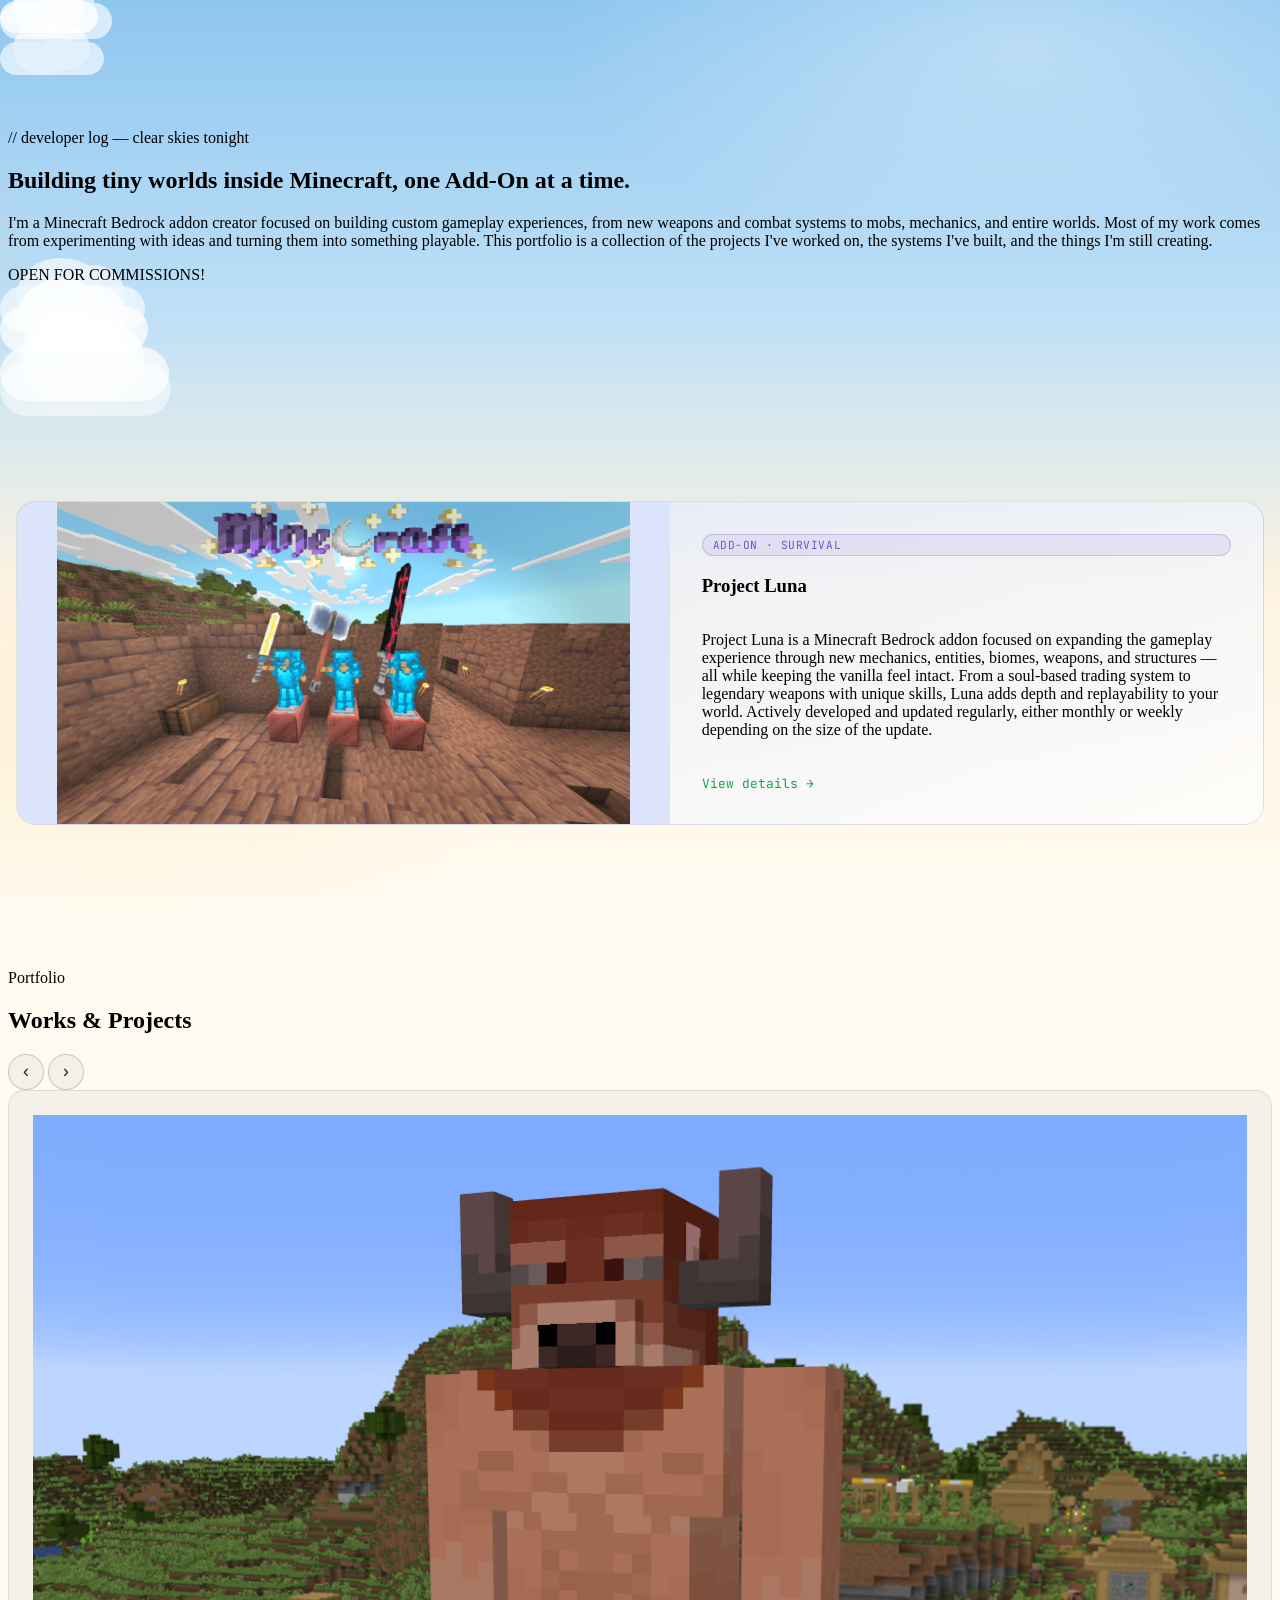
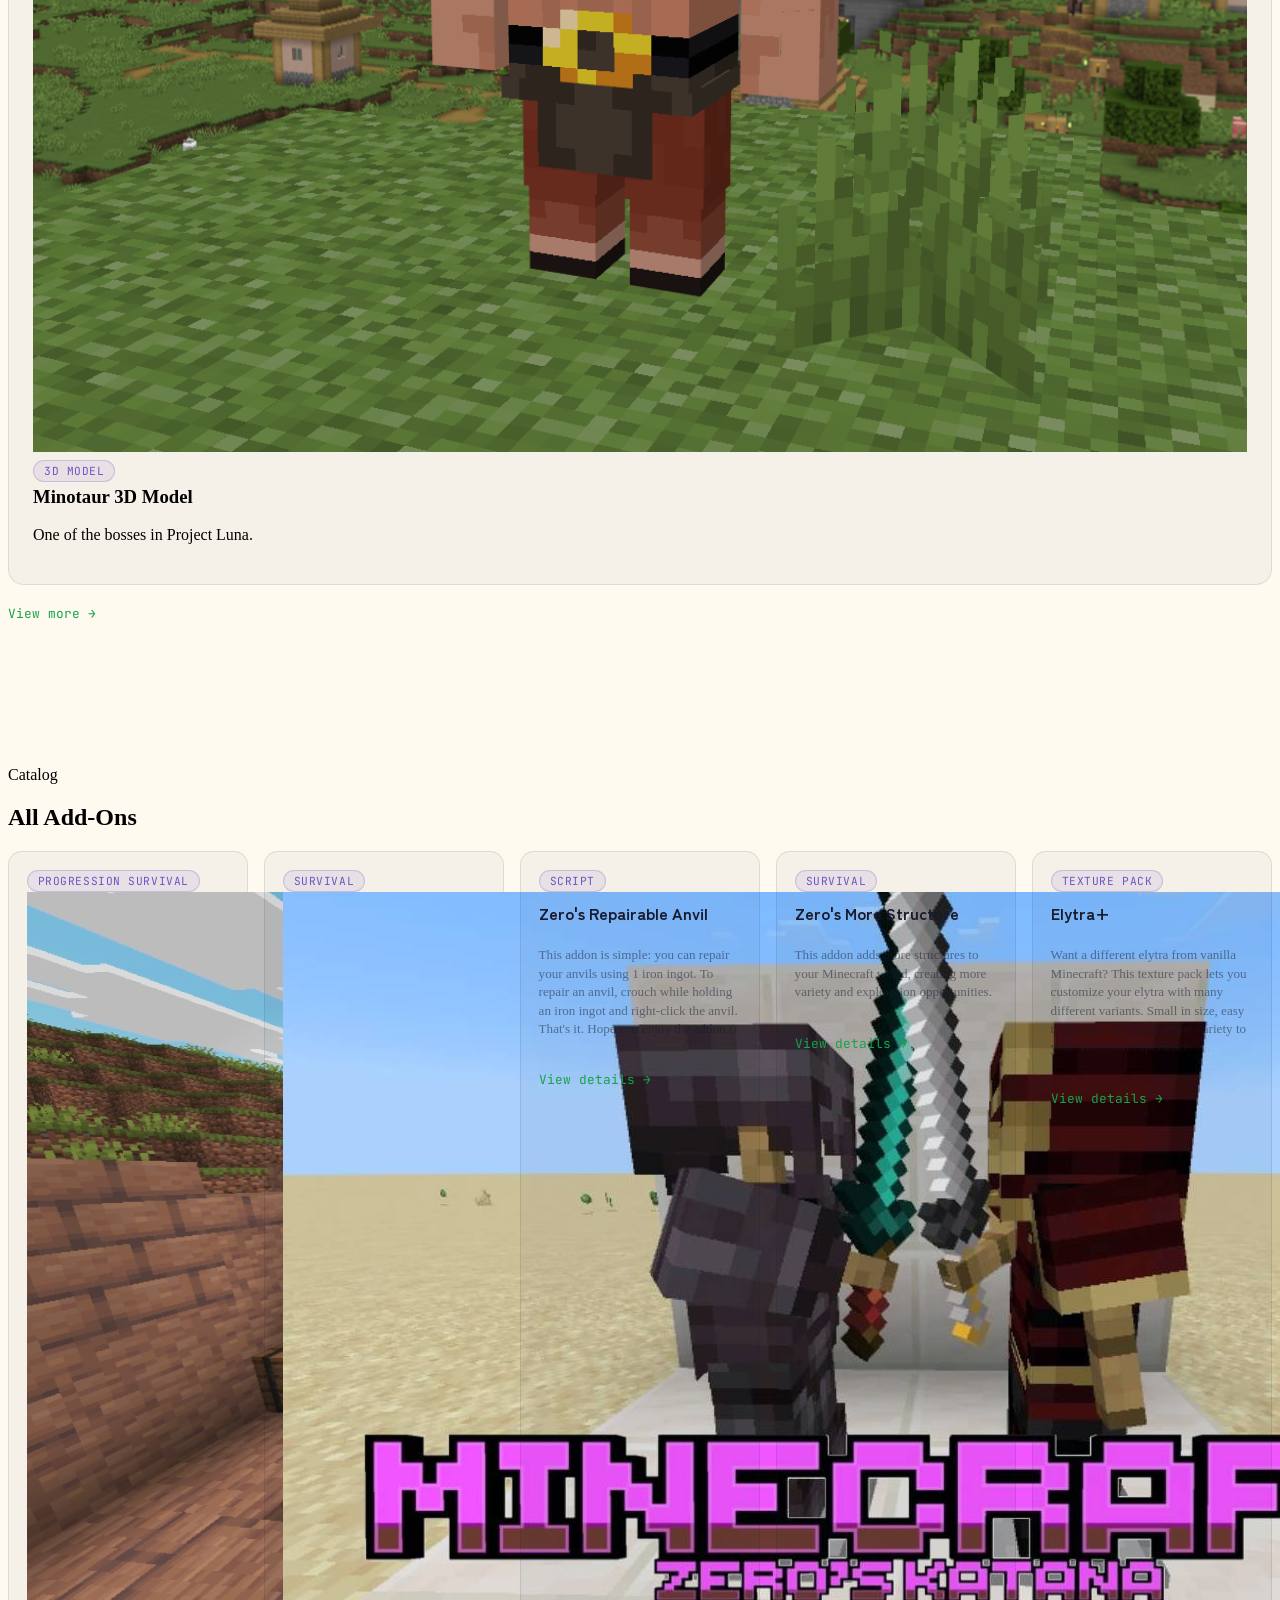
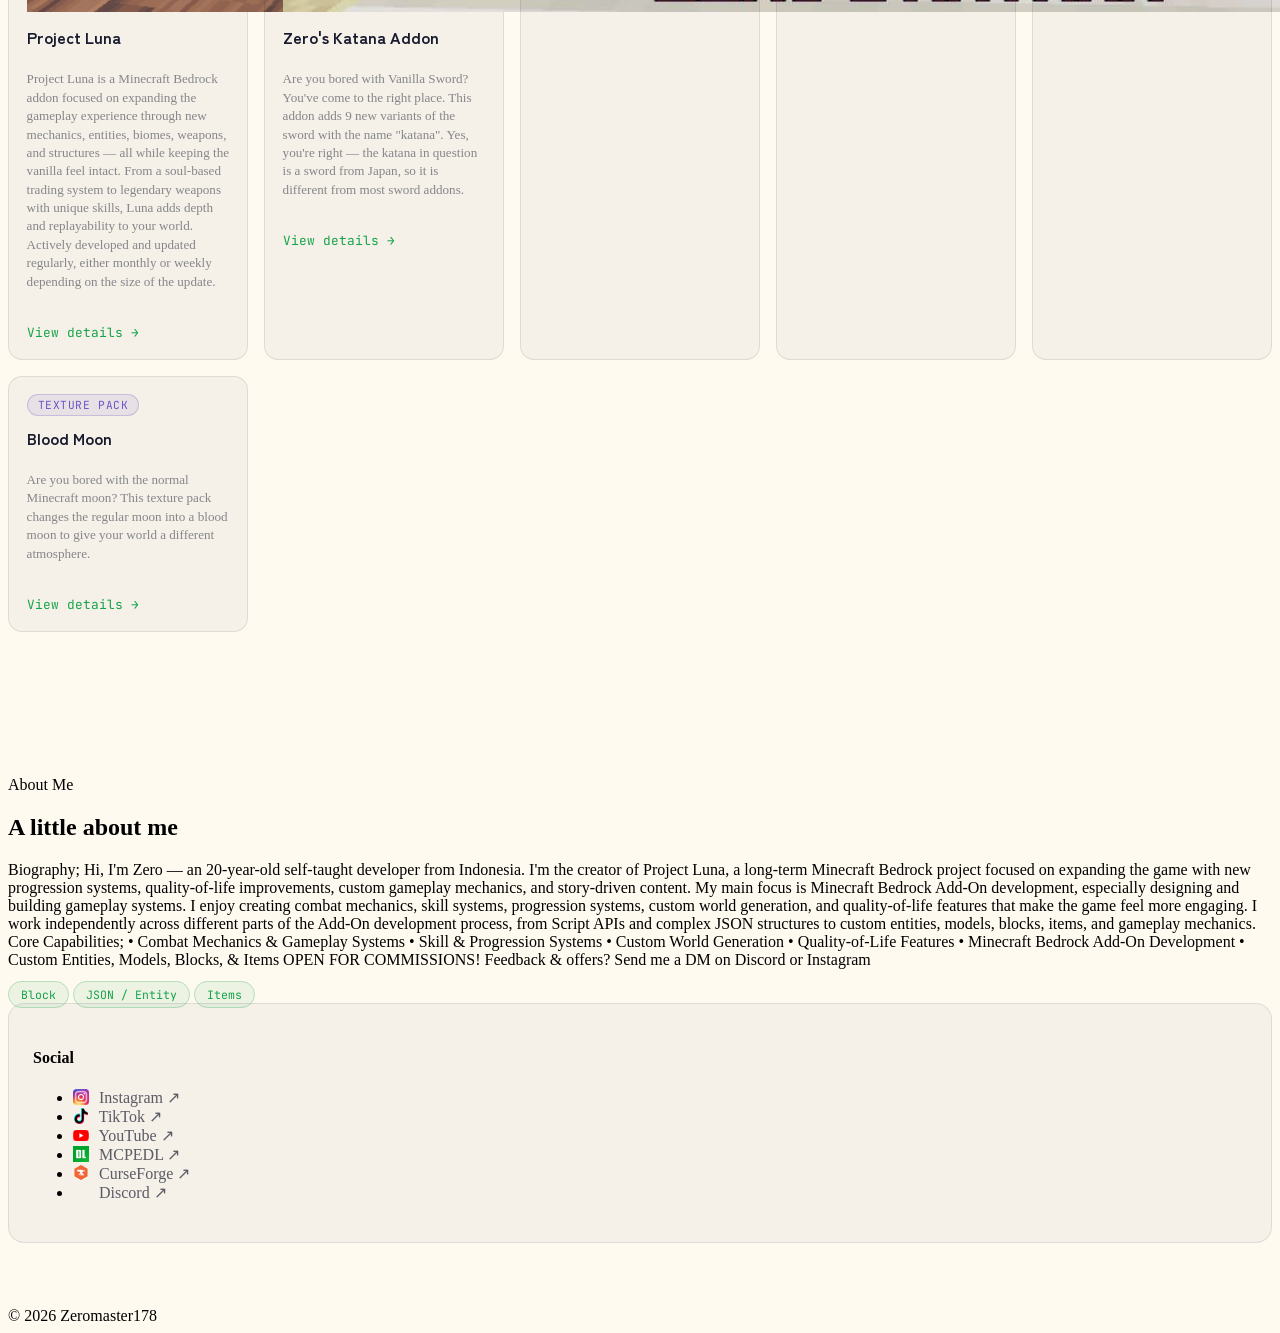
==== commit da1bdb0b: "Fix image source filename case sensitivity" ====
--- a/index.html
+++ b/index.html
@@ -197,7 +197,7 @@
                 <div class="feature-card-inner">
                   <div class="feature-visual">
                     <img
-                      src="assets/luna.jpg"
+                      src="assets/Luna.jpg"
                       alt="Project Luna"
                       loading="lazy"
                       draggable="false"
@@ -893,4 +893,4 @@
 
     <script src="script.js"></script>
   </body>
-</html>+</html>
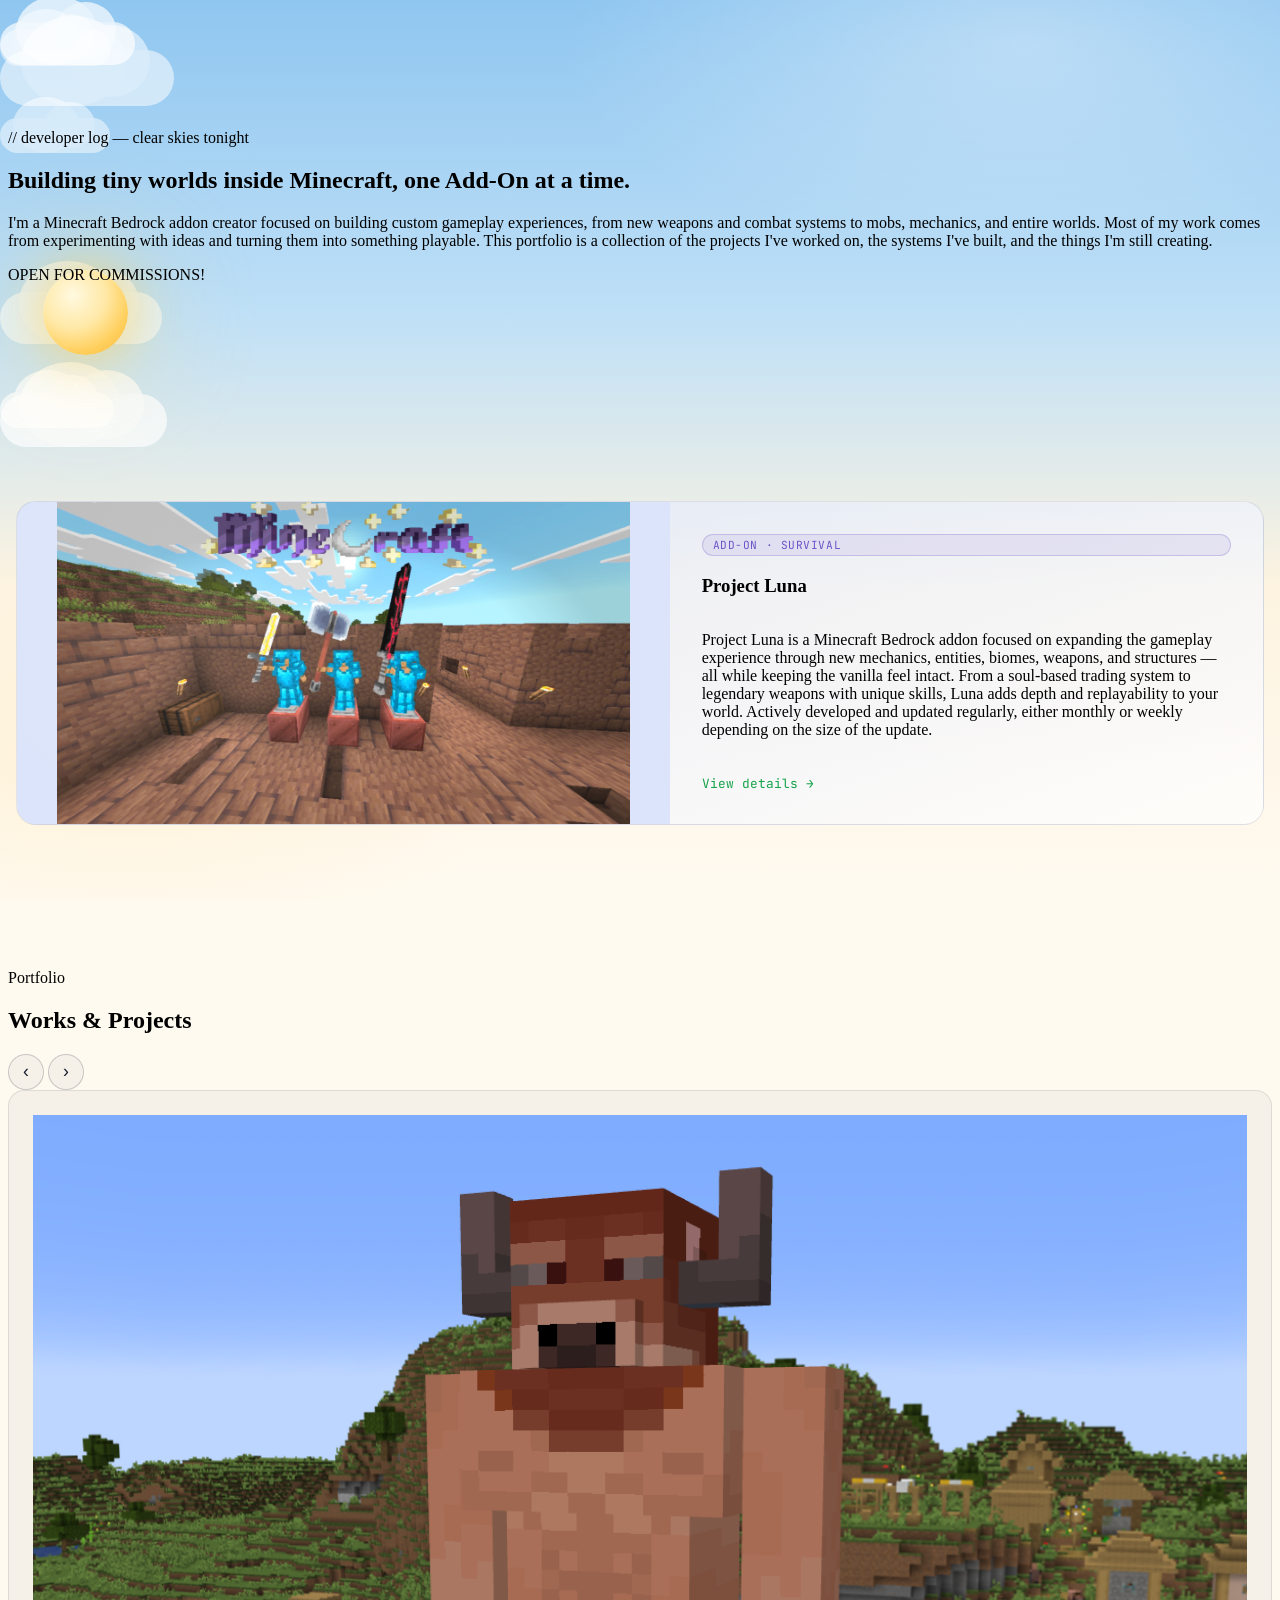
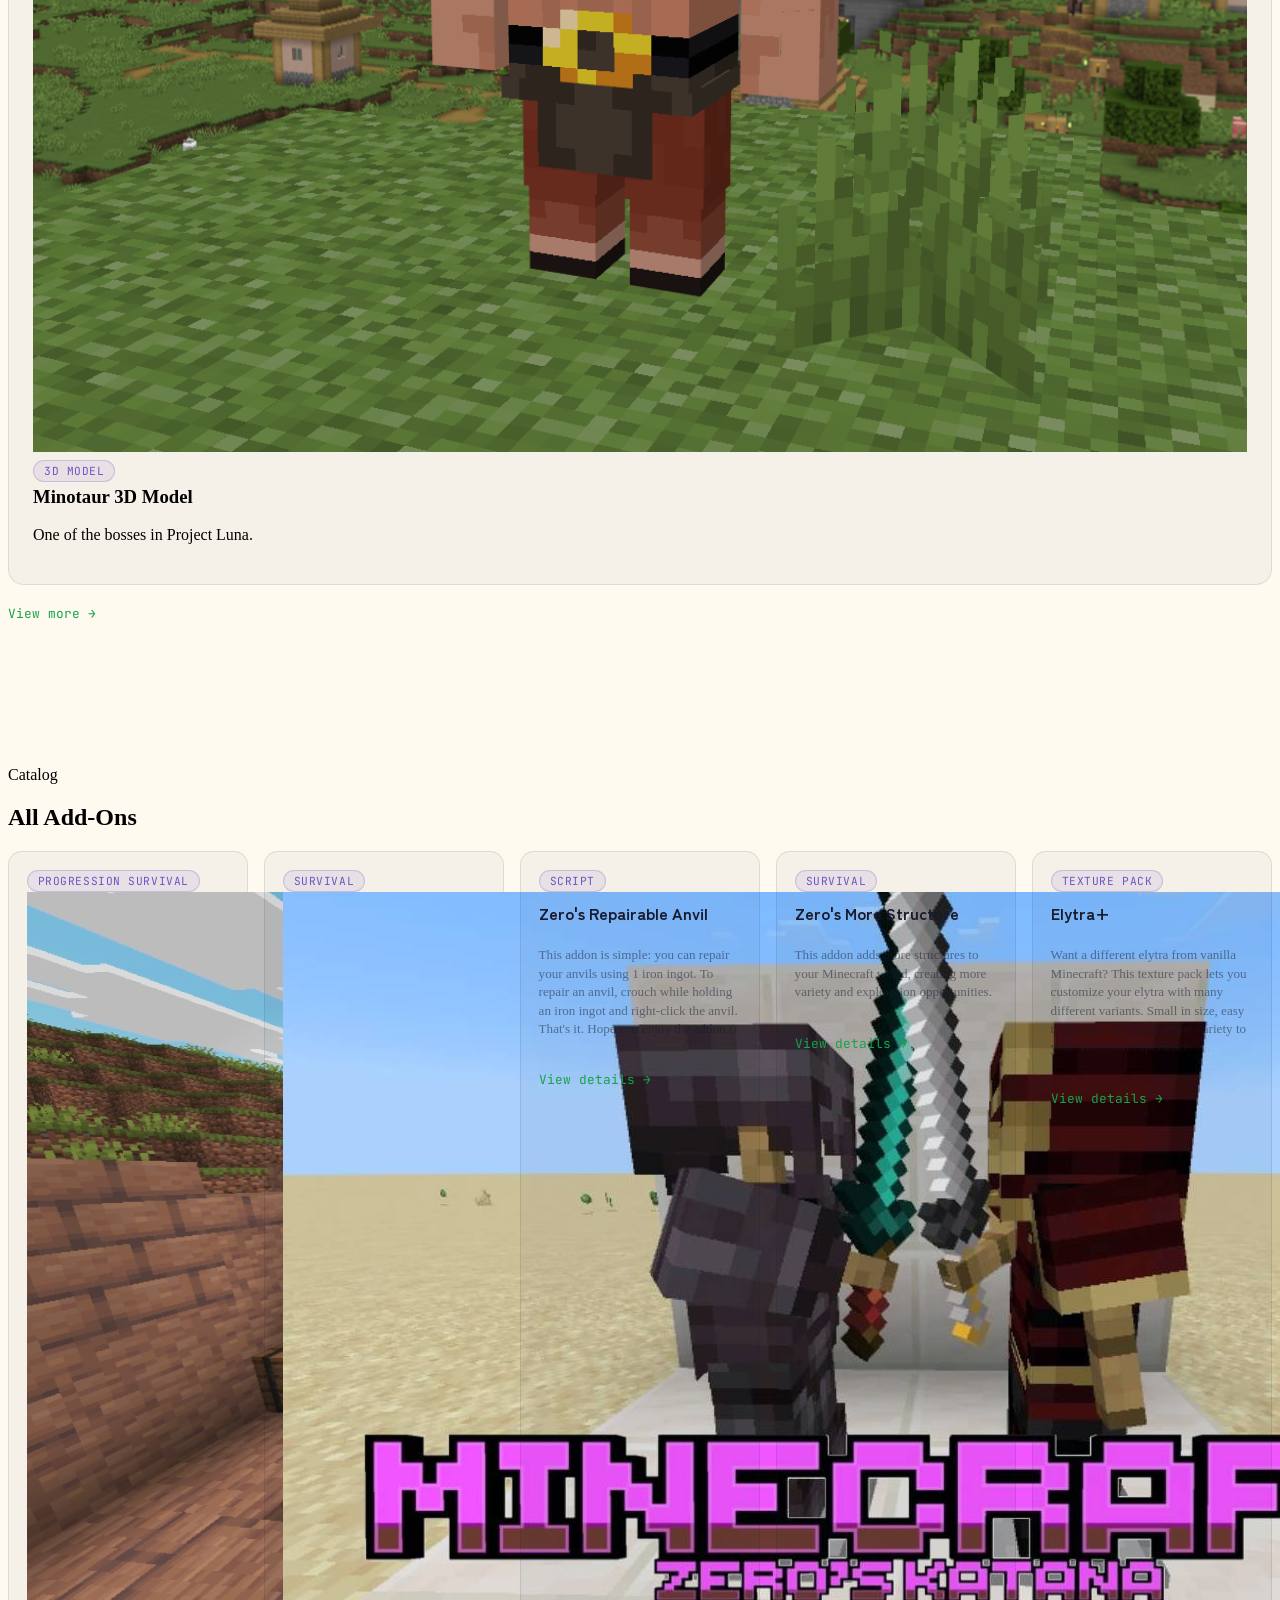
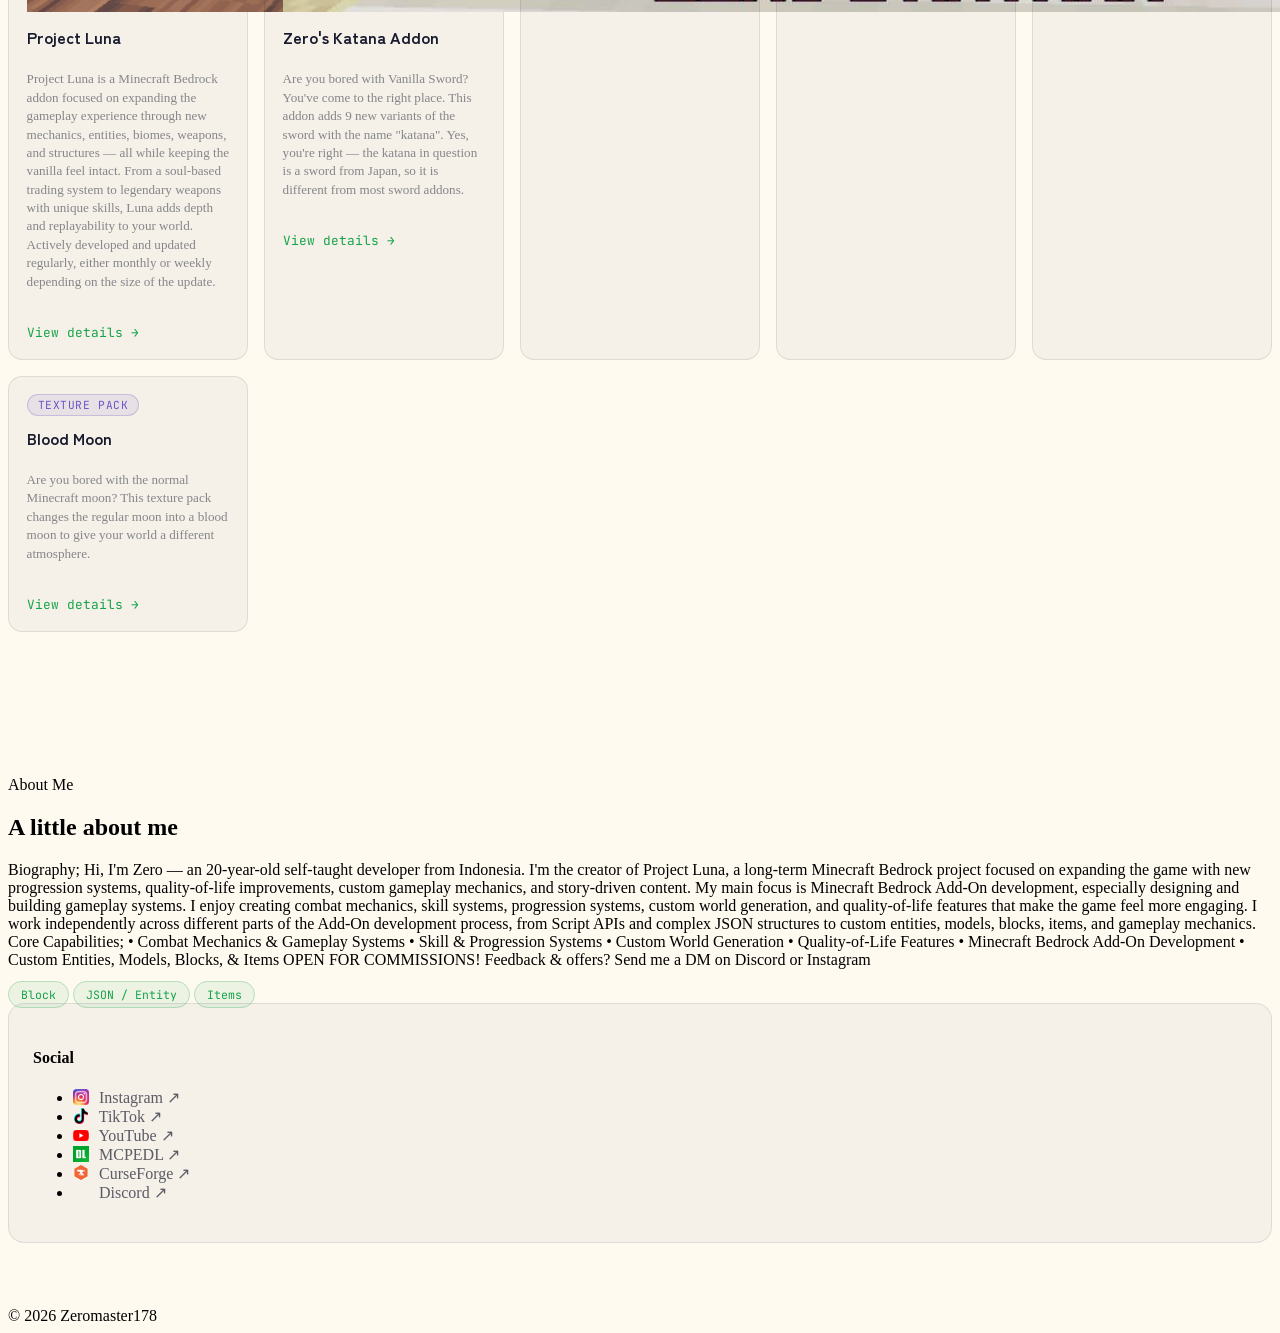
==== commit d89daaa5: "Update link to porto.html by removing target attribute Removed target='_blank' from the link to port" ====
--- a/index.html
+++ b/index.html
@@ -531,7 +531,7 @@
             </div>
           </div>
          <div class="flex justify-start -mt-1">
-  <a href="porto.html" target="_blank" rel="noopener noreferrer" class="cta-link">
+  <a href="porto.html" rel="noopener noreferrer" class="cta-link">
     View more →
   </a>
 </div>
--- a/style.css
+++ b/style.css
@@ -188,8 +188,8 @@
 /* ============ MOON ============ */
 .moon {
   position: fixed;
-  top: 200px;
-  right: 1350px;
+  top: 30%;
+  right: 90%;
   width: 85px;
   height: 85px;
   border-radius: 50%;
